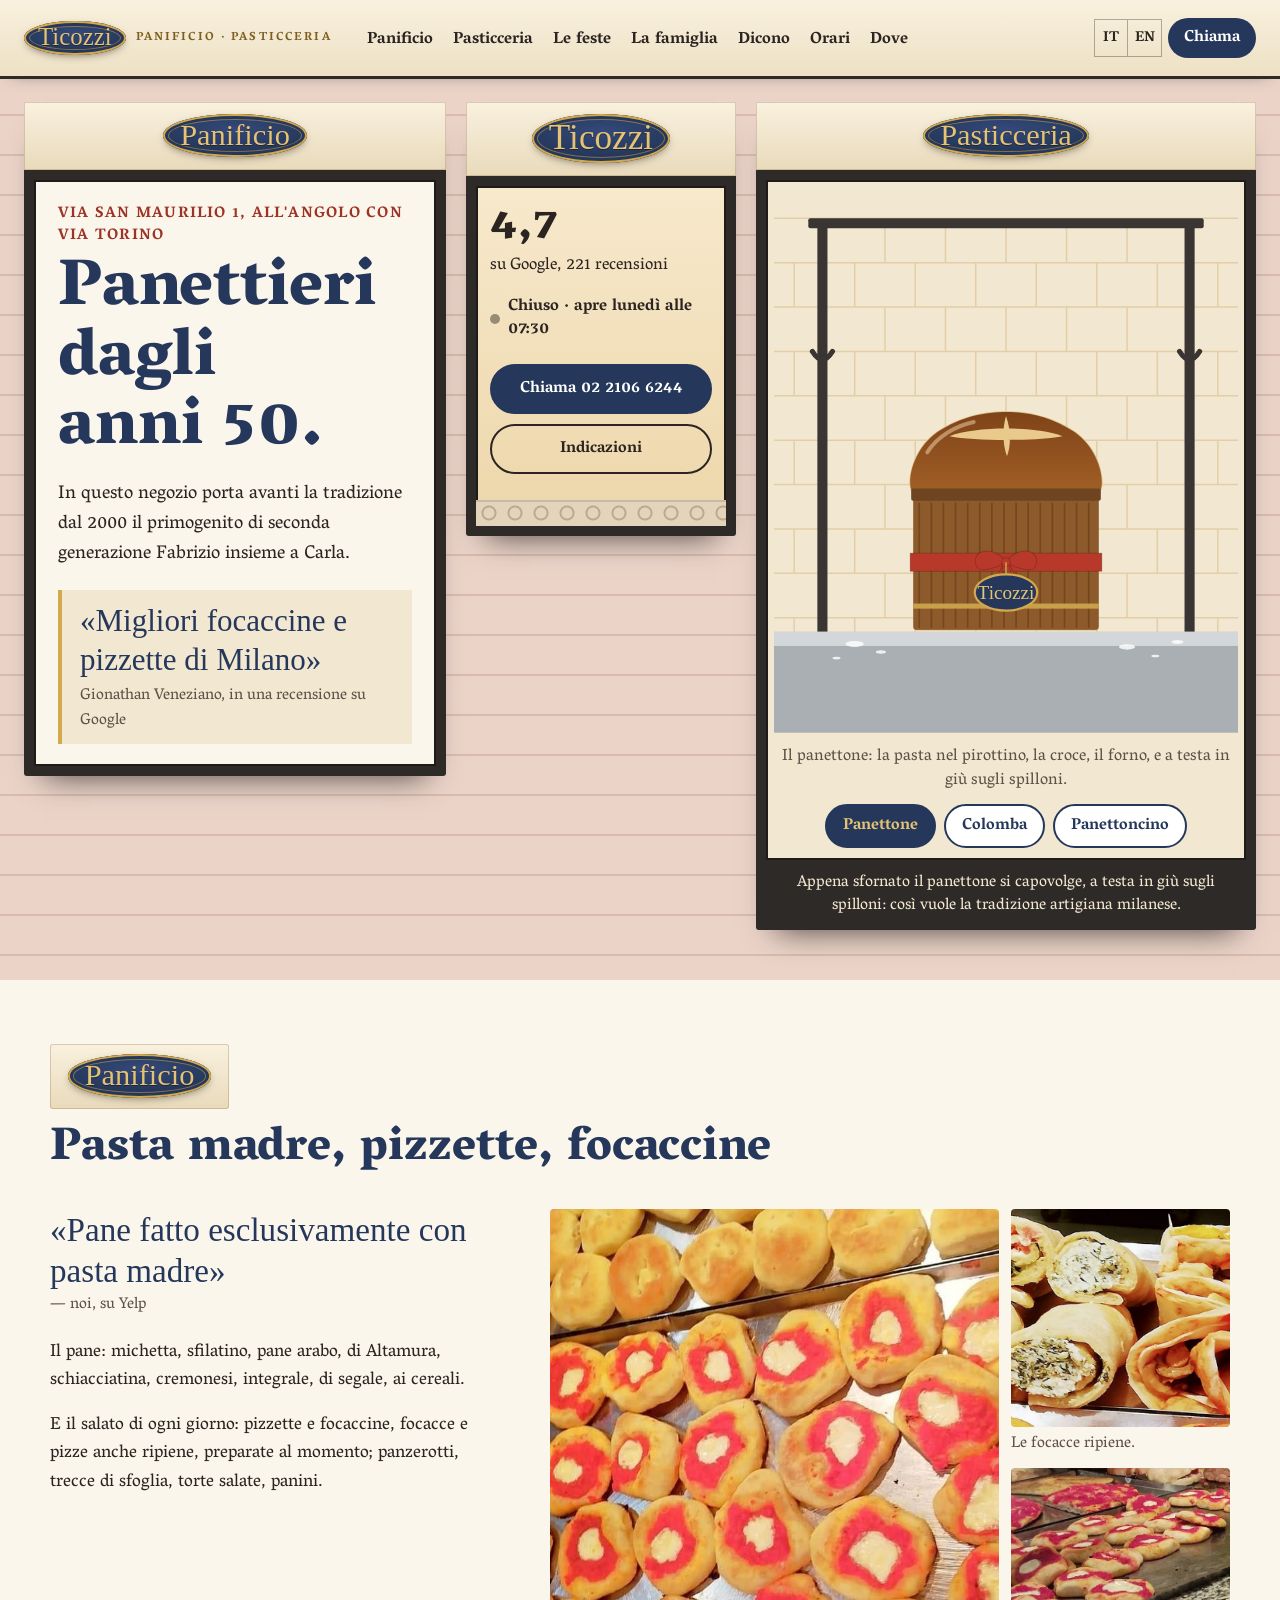
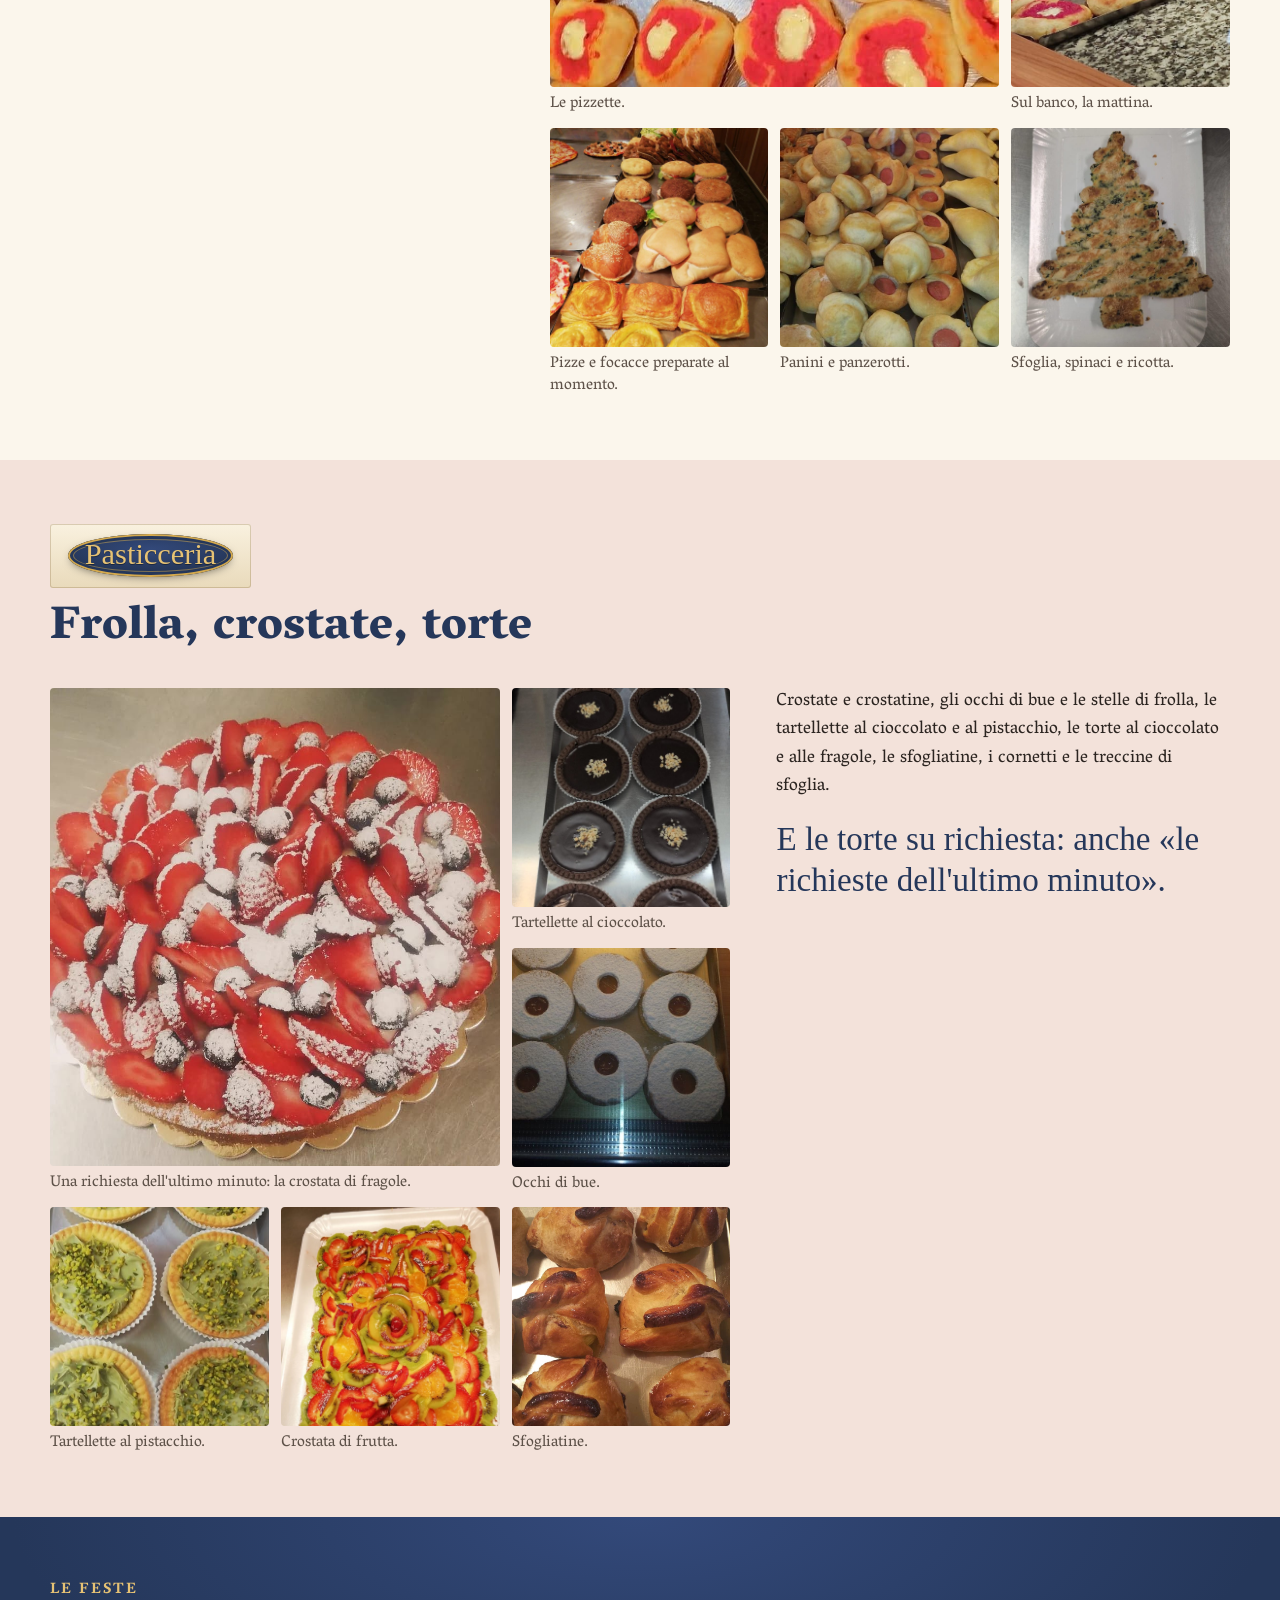
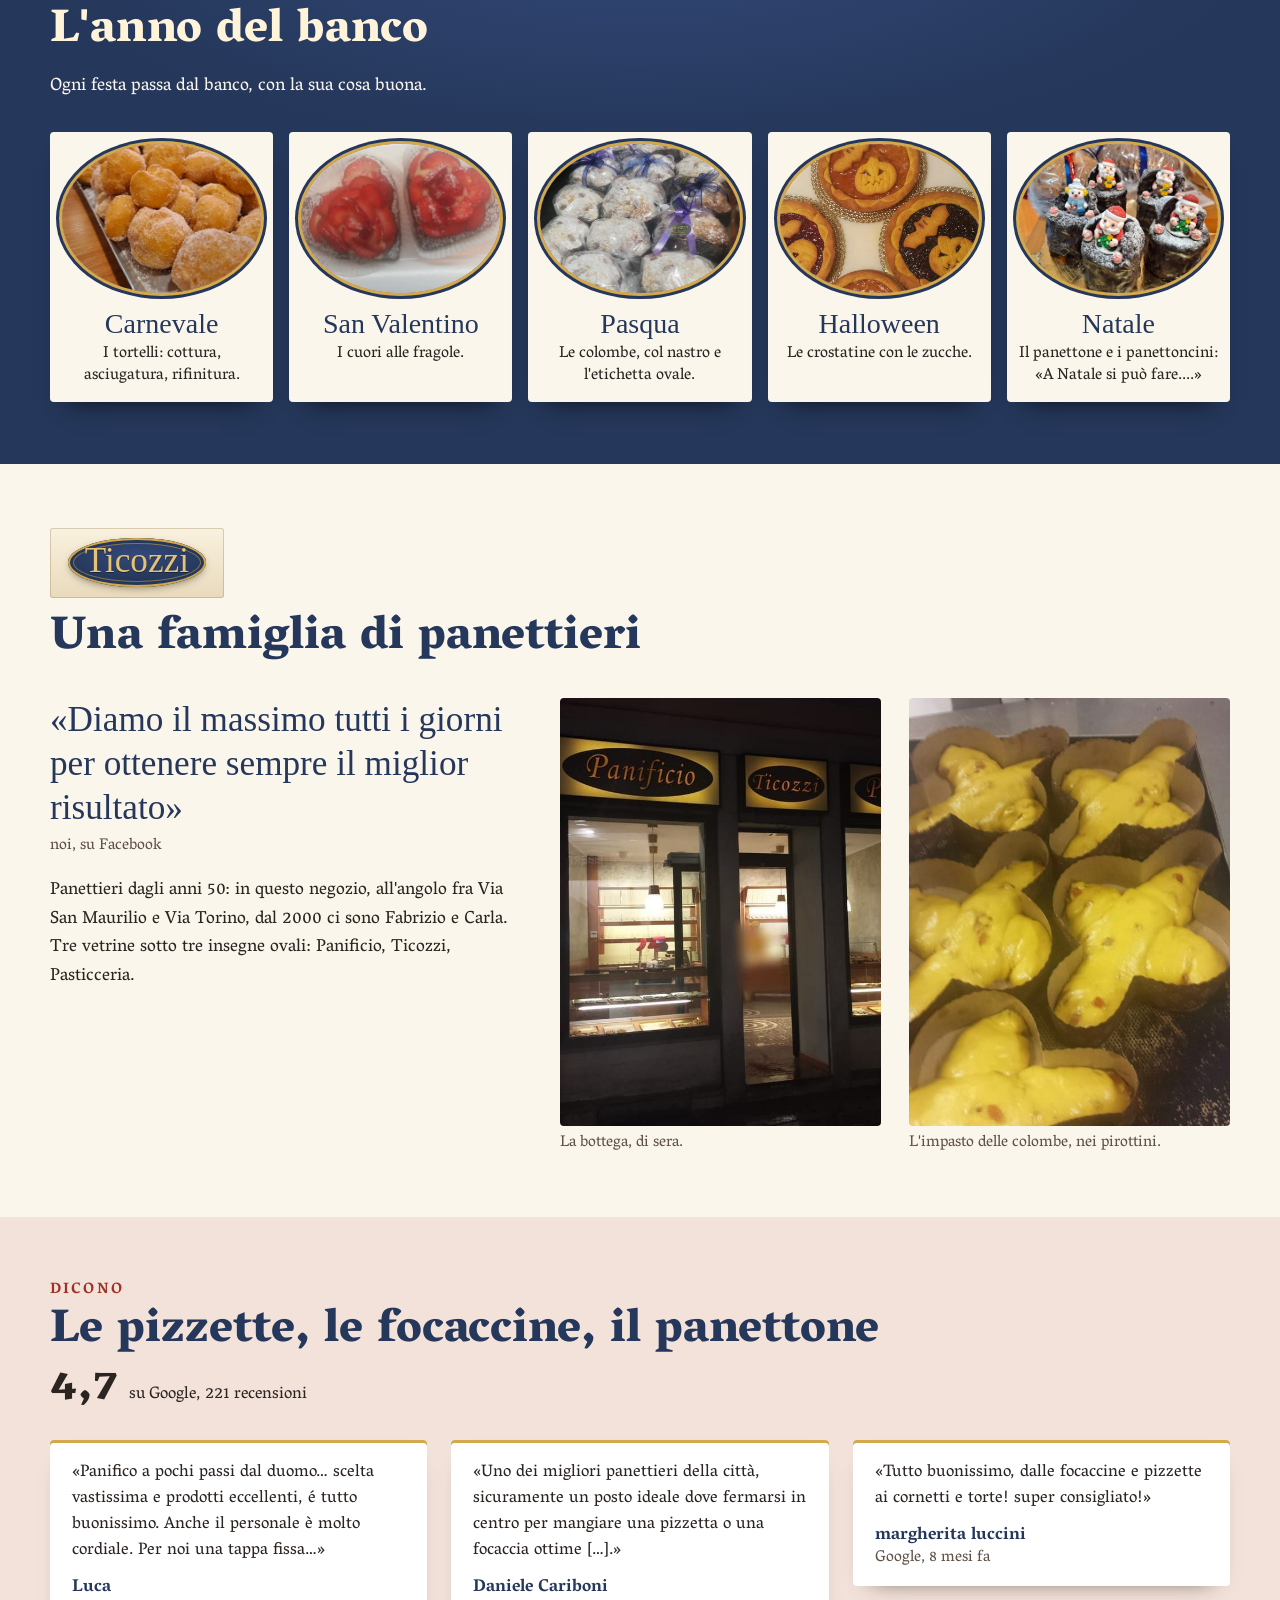
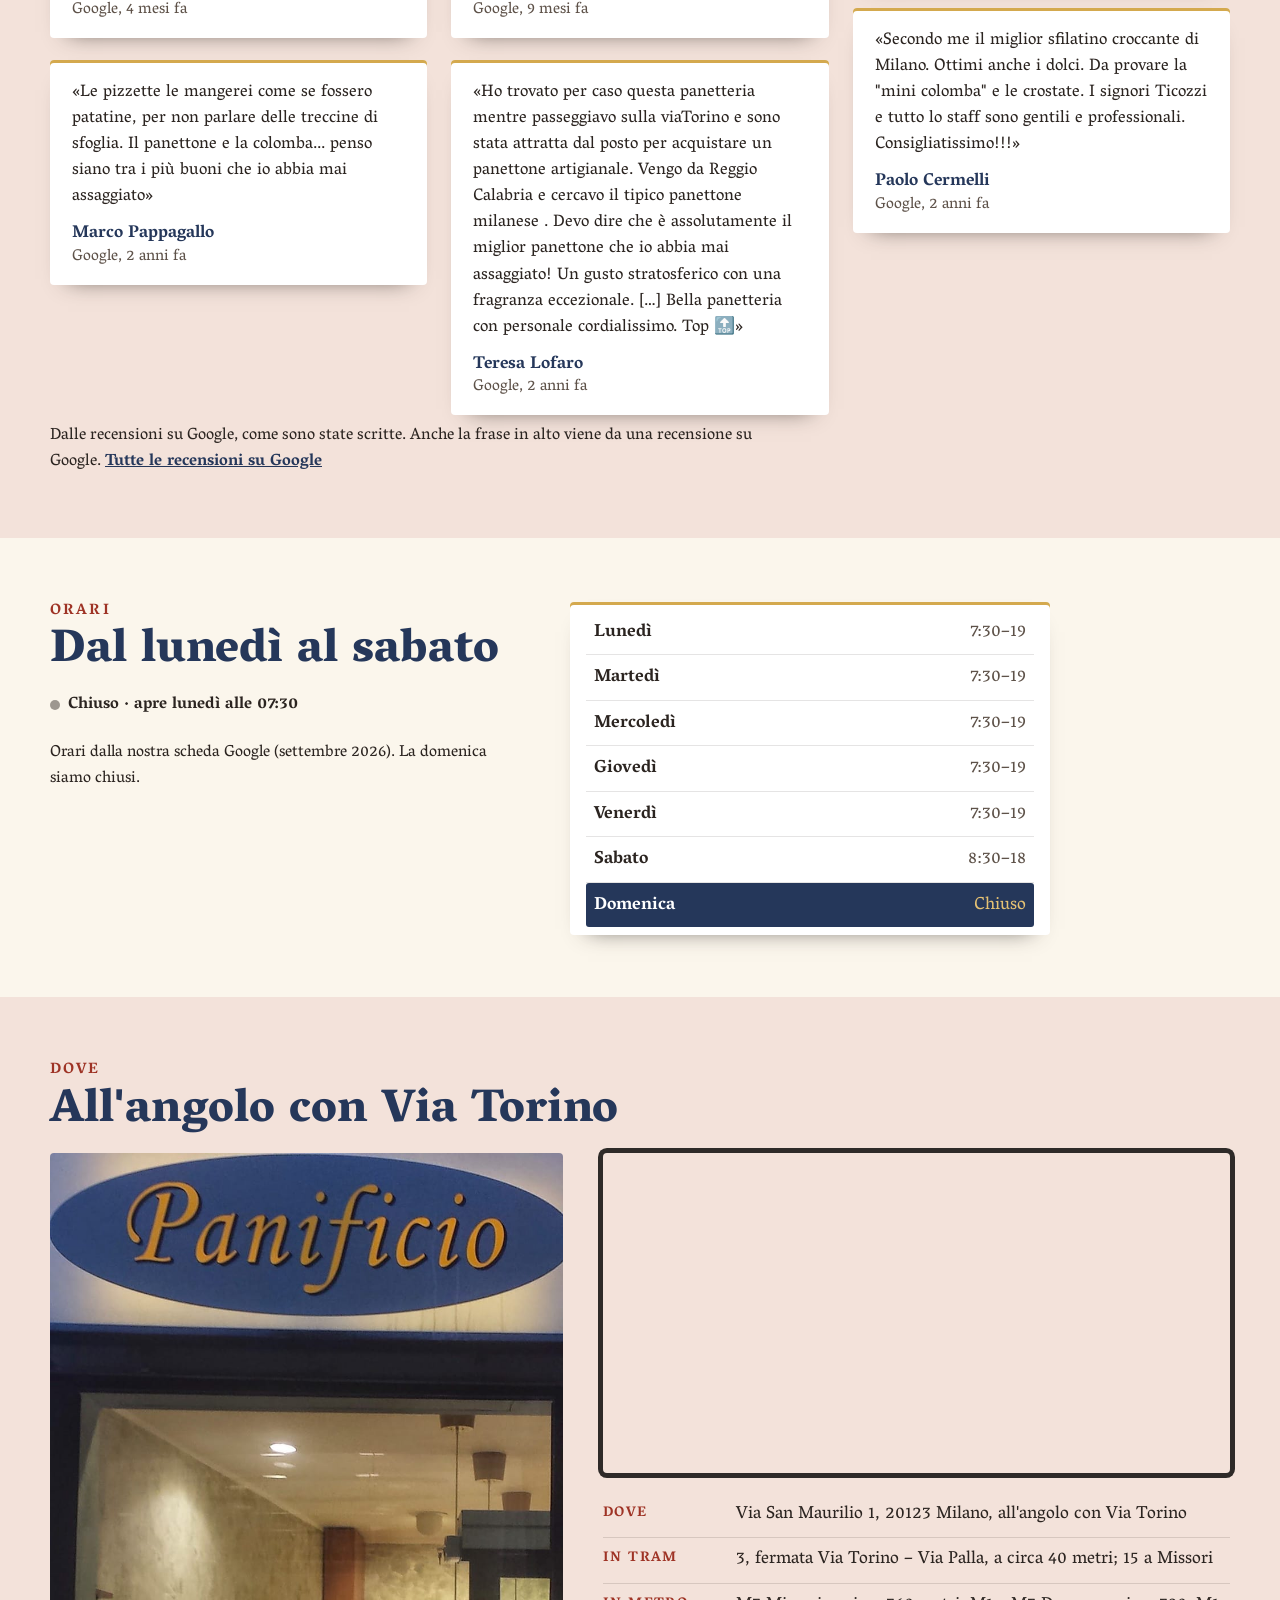
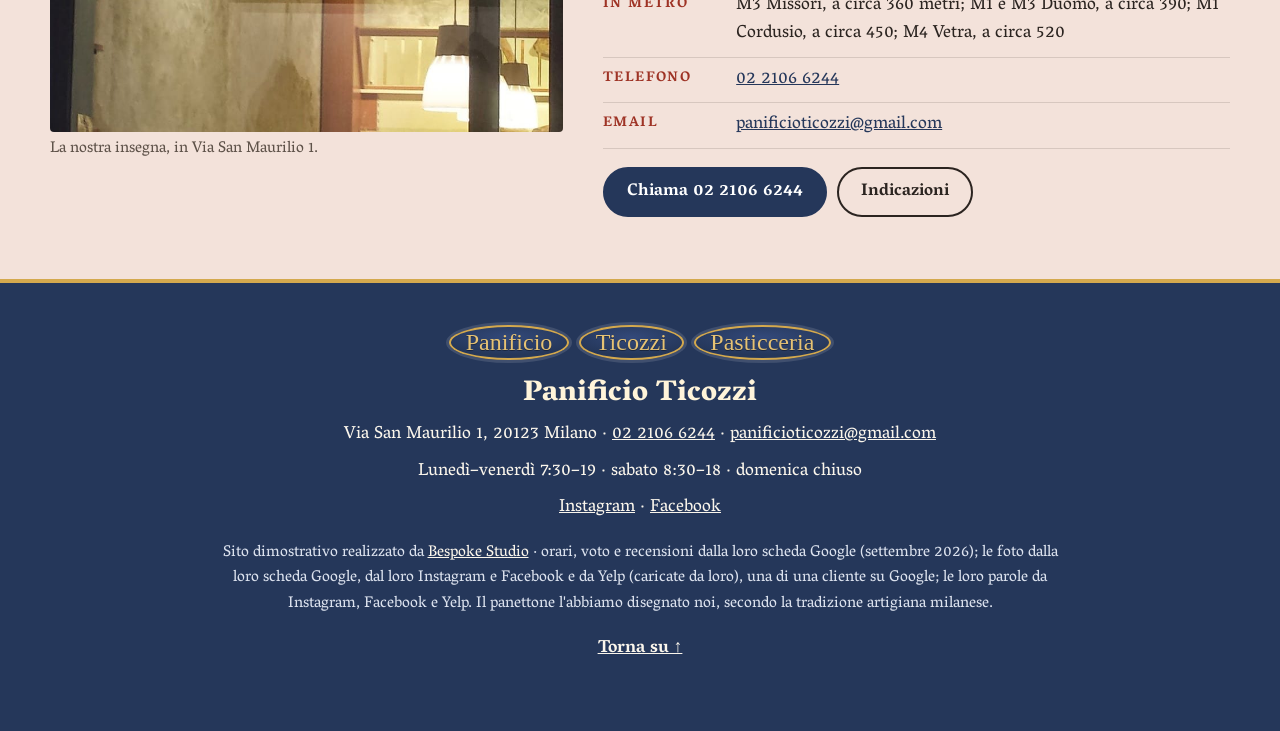
==== index.html @ 76f740b8 "Panificio Ticozzi, Via San Maurilio 1 — capovolto Il panificio all'angolo con Via Torino. La pagina " ====
<!DOCTYPE html>
<html lang="it" class="no-js">
<head>
<meta charset="utf-8">
<meta name="viewport" content="width=device-width, initial-scale=1">
<script>(function(){var r=document.documentElement;r.classList.remove('no-js');
/* la firma: finché main.js non parte c'è il pirottino vuoto; se il codice non arriva, dopo 2,5 s il panettone finito */
try{if(!matchMedia('(prefers-reduced-motion: reduce)').matches){r.classList.add('firma-attesa');window.__attesaCapovolto=setTimeout(function(){r.classList.remove('firma-attesa')},2500)}}catch(e){}})()</script>
<title>Panificio Ticozzi — Panificio e pasticceria in Via San Maurilio 1, Milano (Via Torino)</title>
<meta name="description" content="Panificio Ticozzi, Via San Maurilio 1 all'angolo con Via Torino, Milano: pane con la pasta madre, pizzette, focaccine, focacce, crostate, torte; tortelli, colombe e panettoni. Lun–ven 7:30–19, sabato 8:30–18. Google 4,7 su 221. Tel. 02 2106 6244.">
<link rel="canonical" href="https://rotenzark.github.io/panificio-ticozzi/">
<meta property="og:type" content="website">
<meta property="og:title" content="Panificio Ticozzi — Panettieri dagli anni 50.">
<meta property="og:description" content="Panificio e pasticceria all'angolo fra Via San Maurilio e Via Torino, a due passi dal Duomo.">
<meta property="og:image" content="https://rotenzark.github.io/panificio-ticozzi/img/og.jpg">
<meta property="og:url" content="https://rotenzark.github.io/panificio-ticozzi/">
<meta property="og:locale" content="it_IT">
<meta name="twitter:card" content="summary_large_image">
<meta name="theme-color" content="#25375A">
<link rel="icon" href="img/favicon.svg" type="image/svg+xml">
<link rel="icon" href="img/favicon-32.png" sizes="32x32" type="image/png">
<link rel="apple-touch-icon" href="img/apple-touch-icon.png">
<link rel="preconnect" href="https://fonts.googleapis.com">
<link rel="preconnect" href="https://fonts.gstatic.com" crossorigin>
<link href="https://fonts.googleapis.com/css2?family=Rochester&amp;family=Vesper+Libre:wght@400;500;700;900&amp;display=swap" rel="stylesheet">
<link rel="stylesheet" href="css/styles.css?v=1">
<script src="https://cdn.jsdelivr.net/npm/gsap@3.12.5/dist/gsap.min.js" defer></script>
<script src="https://cdn.jsdelivr.net/npm/gsap@3.12.5/dist/ScrollTrigger.min.js" defer></script>
<script src="js/main.js?v=1" defer></script>
<script type="application/ld+json">
{"@context":"https://schema.org","@type":"Bakery","name":"Panificio Ticozzi","description":"Panificio e pasticceria in Via San Maurilio 1 a Milano, all'angolo con Via Torino: pane con la pasta madre, pizzette, focaccine, focacce, crostate e torte; tortelli, colombe e panettoni.","url":"https://rotenzark.github.io/panificio-ticozzi/","image":"https://rotenzark.github.io/panificio-ticozzi/img/og.jpg","telephone":"+39 02 2106 6244","email":"panificioticozzi@gmail.com","address":{"@type":"PostalAddress","streetAddress":"Via San Maurilio 1","postalCode":"20123","addressLocality":"Milano","addressRegion":"MI","addressCountry":"IT"},"geo":{"@type":"GeoCoordinates","latitude":45.4615574,"longitude":9.1851832},"openingHoursSpecification":[{"@type":"OpeningHoursSpecification","dayOfWeek":["Monday","Tuesday","Wednesday","Thursday","Friday"],"opens":"07:30","closes":"19:00"},{"@type":"OpeningHoursSpecification","dayOfWeek":["Saturday"],"opens":"08:30","closes":"18:00"}],"aggregateRating":{"@type":"AggregateRating","ratingValue":"4.7","reviewCount":"221","bestRating":"5"}}
</script>
</head>
<body>

<a class="salta" href="#contenuto" data-i18n="m.salta">Vai al contenuto</a>

<header class="testata" id="testata">
  <div class="testata__dentro">
    <a class="marchio" href="#inizio" aria-label="Panificio Ticozzi: torna all'inizio" data-i18n-aria="m.top">
      <span class="ovale ovale--marchio" aria-hidden="true"><span class="ovale__scritta">Ticozzi</span></span>
      <span class="marchio__sotto" aria-hidden="true">Panificio · Pasticceria</span>
    </a>
    <nav id="mainNav" class="voci" aria-label="Le sezioni" data-i18n-aria="m.nav">
      <a href="#panificio" data-i18n="n.panificio">Panificio</a>
      <a href="#pasticceria" data-i18n="n.pasticceria">Pasticceria</a>
      <a href="#feste" data-i18n="n.feste">Le feste</a>
      <a href="#famiglia" data-i18n="n.famiglia">La famiglia</a>
      <a href="#dicono" data-i18n="n.dicono">Dicono</a>
      <a href="#orari" data-i18n="n.orari">Orari</a>
      <a href="#dove" data-i18n="n.dove">Dove</a>
    </nav>
    <div class="testata__azioni">
      <div class="lingue" role="group" aria-label="Lingua" data-i18n-aria="m.lingua">
        <button type="button" data-lang="it" aria-pressed="true">IT</button>
        <button type="button" data-lang="en" aria-pressed="false">EN</button>
      </div>
      <a class="chiama" href="tel:+390221066244"><span data-i18n="t.chiama">Chiama</span></a>
      <button id="burger" class="burger" type="button" aria-expanded="false" aria-controls="menuMobile" aria-label="Apri il menu" data-i18n-aria="m.menu"><span></span><span></span><span></span></button>
    </div>
  </div>
</header>

<nav id="menuMobile" class="menu-mobile" hidden aria-label="Le sezioni" data-i18n-aria="m.nav">
  <a href="#panificio" data-i18n="n.panificio">Panificio</a>
  <a href="#pasticceria" data-i18n="n.pasticceria">Pasticceria</a>
  <a href="#feste" data-i18n="n.feste">Le feste</a>
  <a href="#famiglia" data-i18n="n.famiglia">La famiglia</a>
  <a href="#dicono" data-i18n="n.dicono">Dicono</a>
  <a href="#orari" data-i18n="n.orari">Orari</a>
  <a href="#dove" data-i18n="n.dove">Dove</a>
  <a class="menu-mobile__tel" href="tel:+390221066244"><span data-i18n="t.chiama">Chiama</span> <span class="intero">02 2106 6244</span></a>
</nav>

<main id="contenuto">

  <!-- ══════ L'APERTURA: la facciata con le tre insegne ══════ -->
  <section id="inizio" class="apertura" aria-labelledby="titolo">
    <div class="facciata">
      <div class="vano vano--panificio">
        <p class="pannello" aria-hidden="true"><span class="ovale"><span class="ovale__scritta">Panificio</span></span></p>
        <div class="vano__vetro apertura__testo">
          <p class="apertura__sopra" data-i18n="h.sopra">Via San Maurilio 1, all'angolo con Via Torino</p>
          <h1 id="titolo" class="titolo" data-i18n="h.titolo">Panettieri dagli anni 50.</h1>
          <p class="apertura__frase" data-i18n="h.testo">In questo negozio porta avanti la tradizione dal 2000 il primogenito di seconda generazione Fabrizio insieme a Carla.</p>
          <blockquote class="citazione">
            <p>«Migliori focaccine e pizzette di Milano»</p>
            <footer data-i18n="h.chi">Gionathan Veneziano, in una recensione su Google</footer>
          </blockquote>
        </div>
      </div>
      <div class="vano vano--porta">
        <p class="pannello" aria-hidden="true"><span class="ovale ovale--centro"><span class="ovale__scritta">Ticozzi</span></span></p>
        <div class="vano__vetro porta">
          <p class="voto"><b class="voto__n">4,7</b> <span class="voto__su" data-i18n="h.google">su Google, 221 recensioni</span></p>
          <p class="stato" id="orarioStato">Dal lunedì al sabato</p>
          <div class="apertura__azioni">
            <a class="bottone bottone--pieno" href="tel:+390221066244"><span data-i18n="t.chiama">Chiama</span>&nbsp;<span class="intero">02 2106 6244</span></a>
            <a class="bottone bottone--vuoto" href="https://www.google.com/maps/dir/?api=1&amp;destination=Panificio+Ticozzi%2C+Via+San+Maurilio+1%2C+20123+Milano" target="_blank" rel="noopener" data-i18n="t.indicazioni">Indicazioni</a>
          </div>
          <p class="porta__soglia" aria-hidden="true"></p>
        </div>
      </div>
      <div class="vano vano--pasticceria apertura__firma">
        <p class="pannello" aria-hidden="true"><span class="ovale"><span class="ovale__scritta">Pasticceria</span></span></p>
        <div class="vano__vetro">
          <figure class="bottega" id="capovolto-firma" data-modo="0" data-firma="fatta">
<!--CAPOVOLTO--><svg class="capovolto__svg" id="capovoltoSvg" viewBox="70 0 460 540" role="img" aria-labelledby="capovoltoTitolo capovoltoDesc">
        <title id="capovoltoTitolo" data-i18n="p.titolo">Capovolto</title>
        <desc id="capovoltoDesc" data-i18n="p.desc">Sul tavolo d'acciaio del laboratorio, fra i montanti della rastrelliera: la pasta cade nel pirottino e lievita sopra il bordo; il taglio a croce; la cottura; gli spilloni passano sotto; il panettone sale sulla rastrelliera capovolgendosi a testa in giù, poi torna dritto e scende; per ultimi il nastro e l'etichetta ovale «Ticozzi». Tre modi: panettone, colomba con la glassa alle mandorle, panettoncino al cioccolato.</desc>
        <defs>
          <linearGradient id="tcz-crosta" x1="0" y1="0" x2="0" y2="1"><stop offset="0" stop-color="#7E4318"/><stop offset=".45" stop-color="#A9652A"/><stop offset="1" stop-color="#C98A45"/></linearGradient>
        </defs>
        <rect class="muro" x="0" y="0" width="600" height="440"/><path class="muro__piastrelle" d="M0 30 H600 M0 74 H600 M0 118 H600 M0 162 H600 M0 206 H600 M0 250 H600 M0 294 H600 M0 338 H600 M0 382 H600 M0 426 H600 M0 30 V74 M60 30 V74 M120 30 V74 M180 30 V74 M240 30 V74 M300 30 V74 M360 30 V74 M420 30 V74 M480 30 V74 M540 30 V74 M600 30 V74 M30 74 V118 M90 74 V118 M150 74 V118 M210 74 V118 M270 74 V118 M330 74 V118 M390 74 V118 M450 74 V118 M510 74 V118 M570 74 V118 M0 118 V162 M60 118 V162 M120 118 V162 M180 118 V162 M240 118 V162 M300 118 V162 M360 118 V162 M420 118 V162 M480 118 V162 M540 118 V162 M600 118 V162 M30 162 V206 M90 162 V206 M150 162 V206 M210 162 V206 M270 162 V206 M330 162 V206 M390 162 V206 M450 162 V206 M510 162 V206 M570 162 V206 M0 206 V250 M60 206 V250 M120 206 V250 M180 206 V250 M240 206 V250 M300 206 V250 M360 206 V250 M420 206 V250 M480 206 V250 M540 206 V250 M600 206 V250 M30 250 V294 M90 250 V294 M150 250 V294 M210 250 V294 M270 250 V294 M330 250 V294 M390 250 V294 M450 250 V294 M510 250 V294 M570 250 V294 M0 294 V338 M60 294 V338 M120 294 V338 M180 294 V338 M240 294 V338 M300 294 V338 M360 294 V338 M420 294 V338 M480 294 V338 M540 294 V338 M600 294 V338 M30 338 V382 M90 338 V382 M150 338 V382 M210 338 V382 M270 338 V382 M330 338 V382 M390 338 V382 M450 338 V382 M510 338 V382 M570 338 V382 M0 382 V426 M60 382 V426 M120 382 V426 M180 382 V426 M240 382 V426 M300 382 V426 M360 382 V426 M420 382 V426 M480 382 V426 M540 382 V426 M600 382 V426 M30 426 V440 M90 426 V440 M150 426 V440 M210 426 V440 M270 426 V440 M330 426 V440 M390 426 V440 M450 426 V440 M510 426 V440 M570 426 V440"/>
        <g class="rastrelliera__tutta"><rect class="rastrelliera" x="113" y="36" width="10" height="404"/><rect class="rastrelliera" x="477" y="36" width="10" height="404"/><rect class="rastrelliera" x="104" y="30" width="392" height="10" rx="2"/><path class="rastrelliera__gancio" d="M108 162 q10 16 20 0 M472 162 q10 16 20 0"/></g>
        <rect class="tavolo" x="0" y="440" width="600" height="100"/><rect class="tavolo__piano" x="0" y="440" width="600" height="14"/>
        <ellipse class="farina" cx="150" cy="452" rx="9" ry="3"/><ellipse class="farina" cx="176" cy="460" rx="5" ry="1.6666666666666667"/><ellipse class="farina" cx="420" cy="455" rx="8" ry="2.6666666666666665"/><ellipse class="farina" cx="448" cy="464" rx="4" ry="1.3333333333333333"/><ellipse class="farina" cx="470" cy="450" rx="6" ry="2"/><ellipse class="farina" cx="132" cy="466" rx="4" ry="1.3333333333333333"/>
        <g class="servito" transform="translate(0 0)">
          <g class="modo modo--panettone" data-m="0">
            <clipPath id="tcz-segno-0"><rect class="segno" data-m="0" x="240" y="214" height="60" width="120"/></clipPath>
            <g class="capovolto" data-m="0" transform="translate(0 0) translate(300 420) scale(1 1) translate(-300 -420)">
              <g class="impasto" data-m="0" transform="translate(0 0) translate(300 438) scale(1 1) translate(-300 -438)"><path class="pasta" d="M210 438 V304 C 200 300, 204 262, 232 242 C 256 226, 280 222, 300 222 C 320 222, 344 226, 368 242 C 396 262, 400 300, 390 304 V438 Z"/><g class="segno__disegno" clip-path="url(#tcz-segno-0)"><path class="segno__croce" d="M246 246 Q300 234 354 246 M300 225 L301 266"/></g><g class="cottura" data-m="0" opacity="1"><path class="crosta" d="M210 438 V304 C 200 300, 204 262, 232 242 C 256 226, 280 222, 300 222 C 320 222, 344 226, 368 242 C 396 262, 400 300, 390 304 V438 Z"/><path class="crosta__labbra" d="M244 246 C 270 236, 330 236, 356 246 C 330 251, 270 251, 244 246 Z M300 226 C 305 240, 305 255, 301 266 C 297 255, 296 240, 300 226 Z"/><path class="crosta__luce" d="M222 262 C 232 246, 250 236, 268 232"/></g></g>
              <rect class="pirottino" x="208" y="300" width="184" height="138" rx="3"/><path class="pirottino__pieghe" d="M214 312 V436 M226 312 V436 M238 312 V436 M250 312 V436 M262 312 V436 M274 312 V436 M286 312 V436 M298 312 V436 M310 312 V436 M322 312 V436 M334 312 V436 M346 312 V436 M358 312 V436 M370 312 V436 M382 312 V436"/><rect class="pirottino__fregio" x="208" y="412" width="184" height="5"/><rect class="pirottino__orlo" x="206" y="298" width="188" height="12" rx="2"/>
              <g class="spilloni" data-m="0" transform="translate(560 0)" opacity="0"><path class="spillone spillone--dietro" d="M110 415 H490"/><path class="spillone" d="M108 420 H492"/><circle class="spillone__testa" cx="108" cy="420" r="5"/><circle class="spillone__testa" cx="110" cy="415" r="4"/></g>
              <g class="nastro" data-m="0" transform="translate(300 0) scale(1 1) translate(-300 0)"><rect class="nastro__fascia" x="205" y="362" width="190" height="18"/><path class="nastro__fiocco" d="M300 371 C 290 355, 266 357, 270 373 C 272 383, 290 377, 300 371 Z M300 371 C 310 355, 334 357, 330 373 C 328 383, 310 377, 300 371 Z"/><path class="nastro__code" d="M297 373 L286 397 L292 394 L294 400 Z M303 373 L316 396 L310 394 L309 400 Z"/><circle class="nastro__nodo" cx="300" cy="371" r="4.5"/></g>
              <g class="ovalino" data-m="0" transform="rotate(0 300 371)" opacity="1"><path class="ovalino__filo" d="M300 371 L300 384"/><ellipse class="ovalino__ovale" cx="300" cy="401" rx="31" ry="18"/><text class="ovalino__nome" x="300" y="407" text-anchor="middle">Ticozzi</text></g>
            </g>
          </g>
          <g class="modo modo--colomba" data-m="1">
            <clipPath id="tcz-segno-1"><rect class="segno" data-m="1" x="160" y="300" height="70" width="280"/></clipPath>
            <g class="capovolto" data-m="1" transform="translate(0 0) translate(300 420) scale(1 1) translate(-300 -420)">
              <g class="impasto" data-m="1" transform="translate(0 0) translate(300 438) scale(1 1) translate(-300 -438)"><path class="pasta" d="M170 438 V364 C 164 350, 176 336, 204 331 C 236 322, 262 318, 300 318 C 338 318, 364 322, 396 331 C 424 336, 436 350, 430 364 V438 Z"/><g class="cottura" data-m="1" opacity="1"><path class="crosta" d="M170 438 V364 C 164 350, 176 336, 204 331 C 236 322, 262 318, 300 318 C 338 318, 364 322, 396 331 C 424 336, 436 350, 430 364 V438 Z"/><path class="crosta__luce" d="M186 346 C 196 338, 214 332, 232 328"/></g><g class="segno__disegno" clip-path="url(#tcz-segno-1)"><path class="segno__glassa" d="M174 352 C 178 336, 206 328, 236 322 C 262 316, 338 316, 364 322 C 394 328, 422 336, 426 352 C 400 344, 360 336, 300 334 C 240 336, 200 344, 174 352 Z"/><ellipse class="segno__mandorla" cx="196" cy="338" rx="7" ry="3.4" transform="rotate(-18 196 338)"/><ellipse class="segno__mandorla" cx="228" cy="327" rx="7" ry="3.4" transform="rotate(-8 228 327)"/><ellipse class="segno__mandorla" cx="262" cy="322" rx="7" ry="3.4" transform="rotate(6 262 322)"/><ellipse class="segno__mandorla" cx="300" cy="320" rx="7" ry="3.4" transform="rotate(-4 300 320)"/><ellipse class="segno__mandorla" cx="336" cy="322" rx="7" ry="3.4" transform="rotate(10 336 322)"/><ellipse class="segno__mandorla" cx="370" cy="328" rx="7" ry="3.4" transform="rotate(4 370 328)"/><ellipse class="segno__mandorla" cx="402" cy="338" rx="7" ry="3.4" transform="rotate(16 402 338)"/><ellipse class="segno__mandorla" cx="246" cy="331" rx="7" ry="3.4" transform="rotate(20 246 331)"/><ellipse class="segno__mandorla" cx="318" cy="327" rx="7" ry="3.4" transform="rotate(-14 318 327)"/><ellipse class="segno__mandorla" cx="352" cy="333" rx="7" ry="3.4" transform="rotate(-6 352 333)"/><path class="segno__granella" d="M184 344 h2.6 v2.6 h-2.6 Z M212 332 h2.6 v2.6 h-2.6 Z M218 340 h2.6 v2.6 h-2.6 Z M242 324 h2.6 v2.6 h-2.6 Z M254 330 h2.6 v2.6 h-2.6 Z M276 322 h2.6 v2.6 h-2.6 Z M288 328 h2.6 v2.6 h-2.6 Z M312 322 h2.6 v2.6 h-2.6 Z M326 330 h2.6 v2.6 h-2.6 Z M344 324 h2.6 v2.6 h-2.6 Z M358 330 h2.6 v2.6 h-2.6 Z M384 332 h2.6 v2.6 h-2.6 Z M392 340 h2.6 v2.6 h-2.6 Z M412 344 h2.6 v2.6 h-2.6 Z M270 330 h2.6 v2.6 h-2.6 Z M382 324 h2.6 v2.6 h-2.6 Z"/></g></g>
              <rect class="pirottino" x="168" y="360" width="264" height="78" rx="3"/><path class="pirottino__pieghe" d="M175 372 V436 M189 372 V436 M203 372 V436 M217 372 V436 M231 372 V436 M245 372 V436 M259 372 V436 M273 372 V436 M287 372 V436 M301 372 V436 M315 372 V436 M329 372 V436 M343 372 V436 M357 372 V436 M371 372 V436 M385 372 V436 M399 372 V436 M413 372 V436 M427 372 V436"/><rect class="pirottino__fregio" x="168" y="412" width="264" height="5"/><rect class="pirottino__orlo" x="166" y="358" width="268" height="12" rx="2"/>
              <g class="spilloni" data-m="1" transform="translate(560 0)" opacity="0"><path class="spillone spillone--dietro" d="M110 415 H490"/><path class="spillone" d="M108 420 H492"/><circle class="spillone__testa" cx="108" cy="420" r="5"/><circle class="spillone__testa" cx="110" cy="415" r="4"/></g>
              <g class="nastro" data-m="1" transform="translate(300 0) scale(1 1) translate(-300 0)"><rect class="nastro__fascia" x="165" y="392" width="270" height="16"/><path class="nastro__fiocco" d="M300 400 C 290 384, 266 386, 270 402 C 272 412, 290 406, 300 400 Z M300 400 C 310 384, 334 386, 330 402 C 328 412, 310 406, 300 400 Z"/><path class="nastro__code" d="M297 402 L286 426 L292 423 L294 429 Z M303 402 L316 425 L310 423 L309 429 Z"/><circle class="nastro__nodo" cx="300" cy="400" r="4.5"/></g>
              <g class="ovalino" data-m="1" transform="rotate(0 300 400)" opacity="1"><path class="ovalino__filo" d="M300 400 L300 413"/><ellipse class="ovalino__ovale" cx="300" cy="430" rx="31" ry="18"/><text class="ovalino__nome" x="300" y="436" text-anchor="middle">Ticozzi</text></g>
            </g>
          </g>
          <g class="modo modo--panettoncino" data-m="2">
            <clipPath id="tcz-segno-2"><rect class="segno" data-m="2" x="235" y="288" height="90" width="130"/></clipPath>
            <g class="capovolto" data-m="2" transform="translate(0 0) translate(300 420) scale(1 1) translate(-300 -420)">
              <g class="impasto" data-m="2" transform="translate(0 0) translate(300 438) scale(1 1) translate(-300 -438)"><path class="pasta" d="M246 438 V346 C 240 342, 244 318, 262 306 C 276 298, 290 296, 300 296 C 310 296, 324 298, 338 306 C 356 318, 360 342, 354 346 V438 Z"/><g class="cottura" data-m="2" opacity="1"><path class="crosta" d="M246 438 V346 C 240 342, 244 318, 262 306 C 276 298, 290 296, 300 296 C 310 296, 324 298, 338 306 C 356 318, 360 342, 354 346 V438 Z"/><path class="crosta__luce" d="M254 324 C 260 314, 270 306, 282 302"/></g><g class="segno__disegno" clip-path="url(#tcz-segno-2)"><path class="segno__cioccolato" d="M242 338 C 246 316, 266 300, 300 298 C 334 300, 354 316, 358 338 C 357 344, 353 345, 351 340 C 348 352, 342 352, 341 342 C 336 334, 326 338, 324 346 C 322 356, 314 356, 313 346 C 310 340, 296 340, 292 348 C 290 358, 280 358, 280 348 C 278 340, 268 338, 262 344 C 258 352, 250 350, 250 342 C 248 338, 244 342, 242 338 Z"/><path class="segno__codette" d="M270 312 l-3 -2 M284 306 l4 2 M298 303 l-3 2 M312 306 l4 -2 M326 312 l-3 2 M278 322 l4 2 M292 316 l-3 -2 M306 316 l4 2 M320 322 l-3 2 M336 326 l4 -2 M264 328 l-3 2 M300 326 l4 2"/></g></g>
              <rect class="pirottino" x="244" y="344" width="112" height="94" rx="3"/><path class="pirottino__pieghe" d="M249 356 V436 M259 356 V436 M269 356 V436 M279 356 V436 M289 356 V436 M299 356 V436 M309 356 V436 M319 356 V436 M329 356 V436 M339 356 V436 M349 356 V436"/><rect class="pirottino__fregio" x="244" y="412" width="112" height="5"/><rect class="pirottino__orlo" x="242" y="342" width="116" height="12" rx="2"/>
              <g class="spilloni" data-m="2" transform="translate(560 0)" opacity="0"><path class="spillone spillone--dietro" d="M110 415 H490"/><path class="spillone" d="M108 420 H492"/><circle class="spillone__testa" cx="108" cy="420" r="5"/><circle class="spillone__testa" cx="110" cy="415" r="4"/></g>
              <g class="nastro" data-m="2" transform="translate(300 0) scale(1 1) translate(-300 0)"><rect class="nastro__fascia" x="241" y="383" width="118" height="14"/><path class="nastro__fiocco" d="M300 390 C 290 374, 266 376, 270 392 C 272 402, 290 396, 300 390 Z M300 390 C 310 374, 334 376, 330 392 C 328 402, 310 396, 300 390 Z"/><path class="nastro__code" d="M297 392 L286 416 L292 413 L294 419 Z M303 392 L316 415 L310 413 L309 419 Z"/><circle class="nastro__nodo" cx="300" cy="390" r="4.5"/></g>
              <g class="ovalino" data-m="2" transform="rotate(0 300 390)" opacity="1"><path class="ovalino__filo" d="M300 390 L300 403"/><ellipse class="ovalino__ovale" cx="300" cy="420" rx="31" ry="18"/><text class="ovalino__nome" x="300" y="426" text-anchor="middle">Ticozzi</text></g>
            </g>
          </g>
        </g>
      </svg><!--/CAPOVOLTO-->
            <figcaption class="bottega__didascalia">
              <span class="bottega__d" data-m="0" data-i18n="p.d0">Il panettone: la pasta nel pirottino, la croce, il forno, e a testa in giù sugli spilloni.</span>
              <span class="bottega__d" data-m="1" data-i18n="p.d1">La colomba, con la glassa alle mandorle e la granella.</span>
              <span class="bottega__d" data-m="2" data-i18n="p.d2">Il panettoncino, col cioccolato sopra.</span>
            </figcaption>
            <div class="bottega__modi" role="group" aria-label="Quale dolce" data-i18n-aria="p.modi">
              <button type="button" data-modo="0" aria-pressed="true" data-i18n="p.b0">Panettone</button>
              <button type="button" data-modo="1" aria-pressed="false" data-i18n="p.b1">Colomba</button>
              <button type="button" data-modo="2" aria-pressed="false" data-i18n="p.b2">Panettoncino</button>
            </div>
            <p class="visually-hidden" id="capovoltoLeggi" aria-live="polite"></p>
          </figure>
        </div>
        <p class="apertura__nota" data-i18n="p.nota">Appena sfornato il panettone si capovolge, a testa in giù sugli spilloni: così vuole la tradizione artigiana milanese.</p>
      </div>
    </div>
  </section>

  <!-- ══════ PANIFICIO ══════ -->
  <section id="panificio" class="capitolo capitolo--crema" aria-labelledby="panificioT">
    <div class="capitolo__testa">
      <p class="pannello pannello--capitolo" aria-hidden="true"><span class="ovale"><span class="ovale__scritta">Panificio</span></span></p>
      <h2 id="panificioT" class="capitolo__titolo" data-i18n="f.titolo">Pasta madre, pizzette, focaccine</h2>
    </div>
    <div class="banco">
      <div class="banco__testo">
        <p class="loro"><span class="loro__frase">«Pane fatto esclusivamente con pasta madre»</span> <span class="loro__chi" data-i18n="f.loro">— noi, su Yelp</span></p>
        <p data-i18n="f.pane">Il pane: michetta, sfilatino, pane arabo, di Altamura, schiacciatina, cremonesi, integrale, di segale, ai cereali.</p>
        <p data-i18n="f.salato">E il salato di ogni giorno: pizzette e focaccine, focacce e pizze anche ripiene, preparate al momento; panzerotti, trecce di sfoglia, torte salate, panini.</p>
      </div>
      <div class="mosaico">
        <figure class="mosaico__grande reveal"><button type="button" class="foto" data-full="img/pizzette.jpg" aria-label="Ingrandisci la foto" data-i18n-aria="m.ingrandisci"><img src="img/pizzette.jpg" width="714" height="720" alt="Una teglia di pizzette rosse col cuore di mozzarella." data-i18n-alt="a.pizzette"></button><figcaption data-i18n="k.pizzette">Le pizzette.</figcaption></figure>
        <figure class="reveal"><button type="button" class="foto" data-full="img/focacce-ripiene.jpg" aria-label="Ingrandisci la foto" data-i18n-aria="m.ingrandisci"><img src="img/focacce-ripiene.jpg" width="1000" height="562" alt="Le focacce ripiene arrotolate, con le verdure e il pomodoro." data-i18n-alt="a.ripiene"></button><figcaption data-i18n="k.ripiene">Le focacce ripiene.</figcaption></figure>
        <figure class="reveal"><button type="button" class="foto" data-full="img/pizzette-banco.jpg" aria-label="Ingrandisci la foto" data-i18n-aria="m.ingrandisci"><img src="img/pizzette-banco.jpg" width="1000" height="482" alt="Le pizzette e la pizza sul banco di granito." data-i18n-alt="a.banco"></button><figcaption data-i18n="k.banco">Sul banco, la mattina.</figcaption></figure>
        <figure class="reveal"><button type="button" class="foto" data-full="img/banco-salato.jpg" aria-label="Ingrandisci la foto" data-i18n-aria="m.ingrandisci"><img src="img/banco-salato.jpg" width="900" height="1200" alt="Il banco del salato: pizze, focacce, panini e girelle." data-i18n-alt="a.salato"></button><figcaption data-i18n="k.salato">Pizze e focacce preparate al momento.</figcaption></figure>
        <figure class="reveal"><button type="button" class="foto" data-full="img/panzerotti.jpg" aria-label="Ingrandisci la foto" data-i18n-aria="m.ingrandisci"><img src="img/panzerotti.jpg" width="562" height="800" alt="I panini col würstel e i panzerotti in vetrina." data-i18n-alt="a.panzerotti"></button><figcaption data-i18n="k.panzerotti">Panini e panzerotti.</figcaption></figure>
        <figure class="reveal"><button type="button" class="foto" data-full="img/albero-sfoglia.jpg" aria-label="Ingrandisci la foto" data-i18n-aria="m.ingrandisci"><img src="img/albero-sfoglia.jpg" width="900" height="900" alt="Un albero di Natale di sfoglia con spinaci e ricotta." data-i18n-alt="a.albero"></button><figcaption data-i18n="k.albero">Sfoglia, spinaci e ricotta.</figcaption></figure>
      </div>
    </div>
  </section>

  <!-- ══════ PASTICCERIA ══════ -->
  <section id="pasticceria" class="capitolo capitolo--rosa" aria-labelledby="pasticceriaT">
    <div class="capitolo__testa">
      <p class="pannello pannello--capitolo" aria-hidden="true"><span class="ovale"><span class="ovale__scritta">Pasticceria</span></span></p>
      <h2 id="pasticceriaT" class="capitolo__titolo" data-i18n="s.titolo">Frolla, crostate, torte</h2>
    </div>
    <div class="banco banco--rovescio">
      <div class="banco__testo">
        <p data-i18n="s.dolce">Crostate e crostatine, gli occhi di bue e le stelle di frolla, le tartellette al cioccolato e al pistacchio, le torte al cioccolato e alle fragole, le sfogliatine, i cornetti e le treccine di sfoglia.</p>
        <p class="loro"><span class="loro__frase" data-i18n="s.loro">E le torte su richiesta: anche «le richieste dell'ultimo minuto».</span></p>
      </div>
      <div class="mosaico">
        <figure class="mosaico__grande reveal"><button type="button" class="foto" data-full="img/crostata-fragole.jpg" aria-label="Ingrandisci la foto" data-i18n-aria="m.ingrandisci"><img src="img/crostata-fragole.jpg" width="900" height="900" alt="Una crostata di fragole con lo zucchero a velo." data-i18n-alt="a.fragole"></button><figcaption data-i18n="k.fragole">Una richiesta dell'ultimo minuto: la crostata di fragole.</figcaption></figure>
        <figure class="reveal"><button type="button" class="foto" data-full="img/tartellette.jpg" aria-label="Ingrandisci la foto" data-i18n-aria="m.ingrandisci"><img src="img/tartellette.jpg" width="900" height="900" alt="Le tartellette al cioccolato con la granella." data-i18n-alt="a.tartellette"></button><figcaption data-i18n="k.tartellette">Tartellette al cioccolato.</figcaption></figure>
        <figure class="reveal"><button type="button" class="foto" data-full="img/occhi-di-bue.jpg" aria-label="Ingrandisci la foto" data-i18n-aria="m.ingrandisci"><img src="img/occhi-di-bue.jpg" width="562" height="680" alt="Gli occhi di bue di frolla con lo zucchero a velo e la marmellata." data-i18n-alt="a.occhi"></button><figcaption data-i18n="k.occhi">Occhi di bue.</figcaption></figure>
        <figure class="reveal"><button type="button" class="foto" data-full="img/pistacchio.jpg" aria-label="Ingrandisci la foto" data-i18n-aria="m.ingrandisci"><img src="img/pistacchio.jpg" width="540" height="960" alt="Le tartellette al pistacchio." data-i18n-alt="a.pistacchio"></button><figcaption data-i18n="k.pistacchio">Tartellette al pistacchio.</figcaption></figure>
        <figure class="reveal"><button type="button" class="foto" data-full="img/crostata-frutta.jpg" aria-label="Ingrandisci la foto" data-i18n-aria="m.ingrandisci"><img src="img/crostata-frutta.jpg" width="900" height="1200" alt="Una crostata di frutta: fragole, kiwi, pesche e arance." data-i18n-alt="a.frutta"></button><figcaption data-i18n="k.frutta">Crostata di frutta.</figcaption></figure>
        <figure class="reveal"><button type="button" class="foto" data-full="img/sfogliatine.jpg" aria-label="Ingrandisci la foto" data-i18n-aria="m.ingrandisci"><img src="img/sfogliatine.jpg" width="800" height="1067" alt="Le sfogliatine dorate." data-i18n-alt="a.sfogliatine"></button><figcaption data-i18n="k.sfogliatine">Sfogliatine.</figcaption></figure>
      </div>
    </div>
  </section>

  <!-- ══════ L'ANNO DEL BANCO ══════ -->
  <section id="feste" class="capitolo capitolo--blu" aria-labelledby="festeT">
    <p class="etichetta" data-i18n="a.etichetta">Le feste</p>
    <h2 id="festeT" class="capitolo__titolo" data-i18n="a.titolo">L'anno del banco</h2>
    <p class="capitolo__sotto" data-i18n="a.sotto">Ogni festa passa dal banco, con la sua cosa buona.</p>
    <ol class="anno">
      <li class="mese reveal"><img src="img/tortelli.jpg" width="900" height="675" alt="I tortelli di Carnevale nello zucchero sul banco." data-i18n-alt="a.tortelli"><p class="mese__nome" data-i18n="a.m1">Carnevale</p><p class="mese__cosa" data-i18n="a.c1">I tortelli: cottura, asciugatura, rifinitura.</p></li>
      <li class="mese reveal"><img src="img/cuori.jpg" width="800" height="800" alt="Due cuori con le fragole." data-i18n-alt="a.cuori"><p class="mese__nome" data-i18n="a.m2">San Valentino</p><p class="mese__cosa" data-i18n="a.c2">I cuori alle fragole.</p></li>
      <li class="mese reveal"><img src="img/colombe.jpg" width="900" height="900" alt="Le colombe incartate coi nastri lilla e l'etichetta ovale «Ticozzi»." data-i18n-alt="a.colombe"><p class="mese__nome" data-i18n="a.m3">Pasqua</p><p class="mese__cosa" data-i18n="a.c3">Le colombe, col nastro e l'etichetta ovale.</p></li>
      <li class="mese reveal"><img src="img/halloween.jpg" width="700" height="1244" alt="Le crostatine di Halloween con le zucche di cioccolato." data-i18n-alt="a.halloween"><p class="mese__nome" data-i18n="a.m4">Halloween</p><p class="mese__cosa" data-i18n="a.c4">Le crostatine con le zucche.</p></li>
      <li class="mese reveal"><img src="img/panettoncini.jpg" width="900" height="900" alt="I panettoncini al cioccolato con le decorazioni di Natale." data-i18n-alt="a.panettoncini"><p class="mese__nome" data-i18n="a.m5">Natale</p><p class="mese__cosa" data-i18n="a.c5">Il panettone e i panettoncini: «A Natale si può fare....»</p></li>
    </ol>
  </section>

  <!-- ══════ TICOZZI: LA FAMIGLIA ══════ -->
  <section id="famiglia" class="capitolo capitolo--crema" aria-labelledby="famigliaT">
    <div class="capitolo__testa">
      <p class="pannello pannello--capitolo" aria-hidden="true"><span class="ovale ovale--centro"><span class="ovale__scritta">Ticozzi</span></span></p>
      <h2 id="famigliaT" class="capitolo__titolo" data-i18n="t2.titolo">Una famiglia di panettieri</h2>
    </div>
    <div class="famiglia">
      <div class="famiglia__testo">
        <blockquote class="motto"><p>«Diamo il massimo tutti i giorni per ottenere sempre il miglior risultato»</p><footer data-i18n="t2.chi">noi, su Facebook</footer></blockquote>
        <p data-i18n="t2.testo">Panettieri dagli anni 50: in questo negozio, all'angolo fra Via San Maurilio e Via Torino, dal 2000 ci sono Fabrizio e Carla. Tre vetrine sotto tre insegne ovali: Panificio, Ticozzi, Pasticceria.</p>
      </div>
      <figure class="famiglia__sera reveal"><button type="button" class="foto" data-full="img/bottega-sera.jpg" aria-label="Ingrandisci la foto" data-i18n-aria="m.ingrandisci"><img src="img/bottega-sera.jpg" width="562" height="750" alt="La bottega di sera con le insegne ovali «Panificio» e «Ticozzi» accese." data-i18n-alt="a.sera"></button><figcaption data-i18n="k.sera">La bottega, di sera.</figcaption></figure>
      <figure class="famiglia__pirottini reveal"><button type="button" class="foto" data-full="img/pirottini.jpg" aria-label="Ingrandisci la foto" data-i18n-aria="m.ingrandisci"><img src="img/pirottini.jpg" width="562" height="1000" alt="L'impasto delle colombe nei pirottini, prima del forno." data-i18n-alt="a.pirottini"></button><figcaption data-i18n="k.pirottini">L'impasto delle colombe, nei pirottini.</figcaption></figure>
    </div>
  </section>

  <!-- ══════ DICONO ══════ -->
  <section id="dicono" class="capitolo capitolo--rosa" aria-labelledby="diconoT">
    <p class="etichetta" data-i18n="d.etichetta">Dicono</p>
    <h2 id="diconoT" class="capitolo__titolo" data-i18n="d.titolo">Le pizzette, le focaccine, il panettone</h2>
    <p class="voto voto--sezione"><b class="voto__n">4,7</b> <span class="voto__su" data-i18n="d.google">su Google, 221 recensioni</span></p>
    <ul class="recensioni">
      <li class="recensione reveal"><p class="recensione__testo">«Panifico a pochi passi dal duomo… scelta vastissima e prodotti eccellenti, é tutto buonissimo. Anche il personale è molto cordiale. Per noi una tappa fissa…»</p><p class="recensione__chi"><b>Luca</b> <span data-i18n="d.g4m">Google, 4 mesi fa</span></p></li>
      <li class="recensione reveal"><p class="recensione__testo">«Le pizzette le mangerei come se fossero patatine, per non parlare delle treccine di sfoglia. Il panettone e la colomba... penso siano tra i più buoni che io abbia mai assaggiato»</p><p class="recensione__chi"><b>Marco Pappagallo</b> <span data-i18n="d.g2a">Google, 2 anni fa</span></p></li>
      <li class="recensione reveal"><p class="recensione__testo">«Uno dei migliori panettieri della città, sicuramente un posto ideale dove fermarsi in centro per mangiare una pizzetta o una focaccia ottime […].»</p><p class="recensione__chi"><b>Daniele Cariboni</b> <span data-i18n="d.g9m">Google, 9 mesi fa</span></p></li>
      <li class="recensione reveal"><p class="recensione__testo">«Ho trovato per caso questa panetteria mentre passeggiavo sulla viaTorino e sono stata attratta dal posto per acquistare un panettone artigianale. Vengo da Reggio Calabria e cercavo il tipico panettone milanese . Devo dire che è assolutamente il miglior panettone che io abbia mai assaggiato! Un gusto stratosferico con una fragranza eccezionale. […] Bella panetteria con personale cordialissimo. Top 🔝»</p><p class="recensione__chi"><b>Teresa Lofaro</b> <span data-i18n="d.g2a">Google, 2 anni fa</span></p></li>
      <li class="recensione reveal"><p class="recensione__testo">«Tutto buonissimo, dalle focaccine e pizzette ai cornetti e torte! super consigliato!»</p><p class="recensione__chi"><b>margherita luccini</b> <span data-i18n="d.g8m">Google, 8 mesi fa</span></p></li>
      <li class="recensione reveal"><p class="recensione__testo">«Secondo me il miglior sfilatino croccante di Milano. Ottimi anche i dolci. Da provare la "mini colomba" e le crostate. I signori Ticozzi e tutto lo staff sono gentili e professionali. Consigliatissimo!!!»</p><p class="recensione__chi"><b>Paolo Cermelli</b> <span data-i18n="d.g2a">Google, 2 anni fa</span></p></li>
    </ul>
    <p class="dicono__nota"><span data-i18n="d.nota">Dalle recensioni su Google, come sono state scritte. Anche la frase in alto viene da una recensione su Google.</span> <a href="https://www.google.com/maps/search/?api=1&amp;query=Panificio+Ticozzi%2C+Via+San+Maurilio+1%2C+20123+Milano" target="_blank" rel="noopener" data-i18n="d.tutte">Tutte le recensioni su Google</a></p>
  </section>

  <!-- ══════ ORARI ══════ -->
  <section id="orari" class="capitolo capitolo--crema" aria-labelledby="orariT">
    <div class="orari">
      <div>
        <p class="etichetta" data-i18n="o.etichetta">Orari</p>
        <h2 id="orariT" class="capitolo__titolo" data-i18n="o.titolo">Dal lunedì al sabato</h2>
        <p class="stato stato--settimana" id="orarioStato2" aria-hidden="true"></p>
        <p class="orari__nota" data-i18n="o.nota">Orari dalla nostra scheda Google (settembre 2026). La domenica siamo chiusi.</p>
      </div>
      <div class="settimana" role="table" aria-label="Orari di apertura" data-i18n-aria="o.cap">
        <div class="settimana__giorno" role="row" data-day="1"><span role="rowheader" data-i18n="g.lun">Lunedì</span><span role="cell">7:30–19</span></div>
        <div class="settimana__giorno" role="row" data-day="2"><span role="rowheader" data-i18n="g.mar">Martedì</span><span role="cell">7:30–19</span></div>
        <div class="settimana__giorno" role="row" data-day="3"><span role="rowheader" data-i18n="g.mer">Mercoledì</span><span role="cell">7:30–19</span></div>
        <div class="settimana__giorno" role="row" data-day="4"><span role="rowheader" data-i18n="g.gio">Giovedì</span><span role="cell">7:30–19</span></div>
        <div class="settimana__giorno" role="row" data-day="5"><span role="rowheader" data-i18n="g.ven">Venerdì</span><span role="cell">7:30–19</span></div>
        <div class="settimana__giorno" role="row" data-day="6"><span role="rowheader" data-i18n="g.sab">Sabato</span><span role="cell">8:30–18</span></div>
        <div class="settimana__giorno" role="row" data-day="0"><span role="rowheader" data-i18n="g.dom">Domenica</span><span role="cell" data-i18n="o.chiuso">Chiuso</span></div>
      </div>
    </div>
  </section>

  <!-- ══════ DOVE ══════ -->
  <section id="dove" class="capitolo capitolo--rosa" aria-labelledby="doveT">
    <p class="etichetta" data-i18n="w.etichetta">Dove</p>
    <h2 id="doveT" class="capitolo__titolo" data-i18n="w.titolo">All'angolo con Via Torino</h2>
    <div class="dove">
      <figure class="dove__porta reveal"><button type="button" class="foto" data-full="img/porta.jpg" aria-label="Ingrandisci la foto" data-i18n-aria="m.ingrandisci"><img src="img/porta.jpg" width="900" height="1016" alt="L'insegna ovale «Panificio» sopra la vetrina, con la bottega accesa." data-i18n-alt="a.porta"></button><figcaption data-i18n="k.porta">La nostra insegna, in Via San Maurilio 1.</figcaption></figure>
      <div class="dove__resto">
        <div class="cartina reveal">
          <iframe title="Mappa: Panificio Ticozzi, Via San Maurilio 1, Milano" data-i18n-title="w.mappa" src="https://maps.google.com/maps?q=Panificio%20Ticozzi%2C%20Via%20San%20Maurilio%201%2C%2020123%20Milano&amp;z=16&amp;output=embed" width="600" height="400" loading="lazy" referrerpolicy="no-referrer-when-downgrade"></iframe>
        </div>
        <dl class="indirizzo">
          <div><dt data-i18n="w.dove">Dove</dt><dd data-i18n="w.dovev">Via San Maurilio 1, 20123 Milano, all'angolo con Via Torino</dd></div>
          <div><dt data-i18n="w.tram">In tram</dt><dd data-i18n="w.tramv">3, fermata Via Torino – Via Palla, a circa 40&nbsp;metri; 15 a Missori</dd></div>
          <div><dt data-i18n="w.metro">In metro</dt><dd data-i18n="w.metrov">M3 Missori, a circa 360&nbsp;metri; M1 e M3 Duomo, a circa 390; M1 Cordusio, a circa 450; M4 Vetra, a circa 520</dd></div>
          <div><dt data-i18n="w.tel">Telefono</dt><dd><a href="tel:+390221066244" class="intero">02 2106 6244</a></dd></div>
          <div><dt>Email</dt><dd><a href="mailto:panificioticozzi@gmail.com">panificioticozzi@gmail.com</a></dd></div>
        </dl>
        <p class="dove__azioni"><a class="bottone bottone--pieno" href="tel:+390221066244"><span data-i18n="t.chiama">Chiama</span>&nbsp;<span class="intero">02 2106 6244</span></a> <a class="bottone bottone--vuoto" href="https://www.google.com/maps/dir/?api=1&amp;destination=Panificio+Ticozzi%2C+Via+San+Maurilio+1%2C+20123+Milano" target="_blank" rel="noopener" data-i18n="t.indicazioni">Indicazioni</a></p>
      </div>
    </div>
  </section>

</main>

<footer class="piede">
  <div class="piede__dentro">
    <p class="piede__insegne" aria-hidden="true"><span class="ovale"><span class="ovale__scritta">Panificio</span></span><span class="ovale ovale--centro"><span class="ovale__scritta">Ticozzi</span></span><span class="ovale"><span class="ovale__scritta">Pasticceria</span></span></p>
    <p class="piede__nome">Panificio Ticozzi</p>
    <p class="piede__dove">Via San Maurilio 1, 20123 Milano · <a href="tel:+390221066244" class="intero">02 2106 6244</a> · <a href="mailto:panificioticozzi@gmail.com">panificioticozzi@gmail.com</a></p>
    <p class="piede__orario" data-i18n="f2.orario">Lunedì–venerdì 7:30–19 · sabato 8:30–18 · domenica chiuso</p>
    <p class="piede__social"><a href="https://www.instagram.com/ticopanificio/" target="_blank" rel="noopener">Instagram</a> · <a href="https://www.facebook.com/people/Ticozzi-panificio/100054284959765/" target="_blank" rel="noopener">Facebook</a></p>
    <p class="piede__cred" data-i18n="f2.cred">Sito dimostrativo realizzato da <a href="https://bespokestud.io" rel="noopener">Bespoke Studio</a> · orari, voto e recensioni dalla loro scheda Google (settembre 2026); le foto dalla loro scheda Google, dal loro Instagram e Facebook e da Yelp (caricate da loro), una di una cliente su Google; le loro parole da Instagram, Facebook e Yelp. Il panettone l'abbiamo disegnato noi, secondo la tradizione artigiana milanese.</p>
    <p><a class="piede__su" href="#inizio" data-i18n="f2.su">Torna su ↑</a></p>
  </div>
</footer>

<div id="actionBar" class="action-bar">
  <a href="tel:+390221066244"><span data-i18n="t.chiama">Chiama</span></a>
  <a href="https://www.google.com/maps/dir/?api=1&amp;destination=Panificio+Ticozzi%2C+Via+San+Maurilio+1%2C+20123+Milano" target="_blank" rel="noopener"><span data-i18n="t.indicazioni">Indicazioni</span></a>
</div>

<div id="lightbox" hidden role="dialog" aria-modal="true" aria-label="Foto ingrandita" data-i18n-aria="m.lightbox">
  <button id="lightboxClose" type="button" aria-label="Chiudi" data-i18n-aria="m.chiudi">×</button>
  <img id="lightboxImg" src="" alt="">
</div>

</body>
</html>
---- css/styles.css ----
/* PLUMBING_V 1 — reset tecnico canonico (Toolkit/boilerplate/plumbing.css) */
[hidden] { display: none !important; }
img { max-width: 100%; height: auto; }
@media (prefers-reduced-motion: reduce) {
  *, *::before, *::after { animation-duration: 0.01ms !important; animation-iteration-count: 1 !important; transition-duration: 0.01ms !important; scroll-behavior: auto !important; }
}

/* ══════════ PANIFICIO TICOZZI — Via San Maurilio 1 ══════════
   «Panettieri dagli anni 50.» (loro, su Instagram). La facciata rosa a bugne con tre vani e tre insegne ovali blu con le lettere
   oro sui pannelli crema: Panificio · Ticozzi · Pasticceria. La firma è il panettone capovolto (_tcz_firma.mjs). */
:root {
  --blu: #25375A;
  --blu-chiaro: #33497A;
  --oro: #E6C274;
  --oro-filo: #D4A94E;
  --oro-scuro: #7E5F1E;
  --crema: #F2E7D0;
  --crema-chiara: #FBF6EC;
  --rosa: #EBD3C8;
  --rosa-chiaro: #F3E2DA;
  --bugna: #D9BCAF;
  --telaio: #2E2A28;
  --pomodoro: #9E3325;
  --inchiostro: #2B2420;
  --grigio: #5E5249;
  --aperto: #1B6B45;
  --f-insegna: 'Rochester', 'Brush Script MT', cursive;
  --f-testo: 'Vesper Libre', 'Georgia', 'Times New Roman', serif;
  --gutter: 16px;
  --testata-h: 76px;
}
@media (min-width: 760px) { :root { --gutter: 24px; } }

*, *::before, *::after { box-sizing: border-box; }
html { scroll-behavior: smooth; -webkit-text-size-adjust: 100%; }
body { margin: 0; color: var(--inchiostro); font: 400 1.1rem/1.62 var(--f-testo); background: var(--crema-chiara); }
a { color: var(--blu); }
b, strong { font-weight: 700; }
.salta { position: absolute; left: 12px; top: -60px; z-index: 100; padding: 10px 16px; background: #fff; color: #111; font-weight: 700; text-decoration: none; }
.salta:focus { top: 10px; }
.visually-hidden { position: absolute !important; width: 1px; height: 1px; overflow: hidden; clip: rect(0 0 0 0); white-space: nowrap; }
section[id] { scroll-margin-top: calc(var(--testata-h) + 14px); }
.intero { white-space: nowrap; }
:focus-visible { outline: 3px solid var(--pomodoro); outline-offset: 2px; }
/* finché i caratteri non arrivano il ripiego è più largo: una parola lunga va a capo invece di uscire (riserva-check, #233) */
h1, h2, h3, .piede__nome, .mese__nome { overflow-wrap: anywhere; }

/* ── l'insegna ovale: blu, filo oro, il nome in corsivo oro ── */
.ovale { display: inline-flex; align-items: center; justify-content: center; min-width: 0; padding: .1em .95em .2em; border-radius: 50%; background: radial-gradient(ellipse 80% 70% at 50% 35%, var(--blu-chiaro), var(--blu) 72%); box-shadow: inset 0 0 0 2px var(--oro-filo), inset 0 0 0 5px var(--blu), inset 0 0 0 6px rgba(212, 169, 78, .5), 0 3px 8px -3px rgba(0, 0, 0, .5); }
.ovale__scritta { color: var(--oro); font: 400 1.9rem/1.25 var(--f-insegna); text-shadow: 0 1px 0 rgba(0, 0, 0, .35); white-space: nowrap; }
.ovale--centro .ovale__scritta { font-size: 2.2rem; }
.pannello { display: flex; justify-content: center; margin: 0; padding: 12px 10px 13px; background: linear-gradient(180deg, #F9F1DF, #E9DABB); box-shadow: inset 0 0 0 1px rgba(120, 90, 40, .25); }

/* ── la testata: il pannello crema ── */
.testata { position: sticky; top: 0; z-index: 50; background: linear-gradient(180deg, #F9F1DF, #EDE0C4); box-shadow: 0 3px 0 var(--telaio), 0 8px 18px -12px rgba(0, 0, 0, .6); }
.testata__dentro { display: flex; align-items: center; gap: 10px; max-width: 1280px; margin: 0 auto; padding: 8px var(--gutter); min-height: 76px; }
.marchio { display: inline-flex; align-items: center; gap: 10px; min-width: 0; text-decoration: none; }
.ovale--marchio { padding: .06em .8em .14em; }
.ovale--marchio .ovale__scritta { font-size: 1.55rem; }
.marchio__sotto { color: var(--oro-scuro); font: 700 .74rem/1.2 var(--f-testo); letter-spacing: .18em; text-transform: uppercase; }
.voci { display: none; }
.testata__azioni { margin-left: auto; display: flex; align-items: center; gap: 6px; flex: none; }
.lingue { display: flex; }
.lingue button { min-width: 34px; min-height: 38px; padding: 0 5px; border: 1px solid rgba(43, 36, 32, .35); background: transparent; color: var(--inchiostro); font: 700 .9rem var(--f-testo); cursor: pointer; }
.lingue button + button { border-left: 0; }
.lingue button.is-on { background: var(--blu); border-color: var(--blu); color: #FFFFFF; }
.chiama { display: none; align-items: center; min-height: 40px; padding: 0 16px; border-radius: 20px; background: var(--blu); color: #FFFFFF; font: 700 1rem var(--f-testo); text-decoration: none; }
.chiama:hover { background: var(--blu-chiaro); }
.burger { display: inline-flex; flex-direction: column; justify-content: center; gap: 5px; width: 44px; height: 44px; padding: 10px; border: 1px solid rgba(43, 36, 32, .35); border-radius: 22px; background: transparent; cursor: pointer; }
.burger span { display: block; height: 2px; background: var(--inchiostro); transition: transform .2s, opacity .2s; }
.burger[aria-expanded="true"] span:nth-child(1) { transform: translateY(7px) rotate(45deg); }
.burger[aria-expanded="true"] span:nth-child(2) { opacity: 0; }
.burger[aria-expanded="true"] span:nth-child(3) { transform: translateY(-7px) rotate(-45deg); }
.menu-mobile { position: fixed; top: var(--testata-h); left: 0; right: 0; z-index: 49; max-height: calc(100vh - var(--testata-h)); overflow-y: auto; padding: 10px var(--gutter) 22px; background: var(--crema-chiara); box-shadow: 0 10px 24px rgba(0, 0, 0, .25); }
.menu-mobile a { display: block; padding: 11px 2px 9px; border-bottom: 1px solid rgba(43, 36, 32, .14); color: var(--blu); font: 700 1.3rem/1.3 var(--f-testo); text-decoration: none; }
.menu-mobile__tel { display: flex !important; justify-content: center; gap: 8px; margin-top: 14px; border: 0 !important; border-radius: 26px; background: var(--blu); color: #FFFFFF !important; font: 700 1.1rem/1.3 var(--f-testo) !important; padding: 13px 8px !important; }

/* ── l'apertura: la facciata rosa a bugne, tre vani ── */
.apertura { padding: 26px max(var(--gutter), calc((100% - 1280px) / 2)) 50px; background: repeating-linear-gradient(180deg, var(--rosa) 0 38px, var(--bugna) 38px 40px); }
.facciata { display: grid; gap: 18px; align-items: start; }
.vano { padding: 0 0 10px; border-radius: 3px; background: var(--telaio); box-shadow: 0 20px 30px -20px rgba(0, 0, 0, .7); }
.vano__vetro { margin: 10px 10px 0; background: var(--crema-chiara); box-shadow: inset 0 0 0 2px #1E1B19; }
.apertura__testo { padding: 24px 24px 22px; }
.apertura__sopra { margin: 0 0 10px; font: 700 .96rem/1.4 var(--f-testo); letter-spacing: .08em; text-transform: uppercase; color: var(--pomodoro); }
.titolo { margin: 0 0 14px; font: 900 clamp(2.6rem, 1.7rem + 3vw, 4.1rem)/1.06 var(--f-testo); color: var(--blu); text-wrap: balance; }
.apertura__frase { max-width: 30em; margin: 0 0 20px; font-size: 1.16rem; }
.citazione { margin: 0; padding: 12px 18px 10px; border-left: 4px solid var(--oro-filo); background: var(--crema); }
.citazione p { margin: 0; font: 400 clamp(1.55rem, 1.3rem + .8vw, 1.95rem)/1.25 var(--f-insegna); color: var(--blu); }
.citazione footer { margin-top: 4px; font-size: .98rem; color: var(--grigio); }
.porta { display: flex; flex-direction: column; gap: 4px; padding: 22px 14px 0; background: linear-gradient(180deg, #F7E9CC, #EDD6AA); }
.voto { display: flex; flex-wrap: wrap; align-items: baseline; gap: 2px 10px; margin: 0; }
.voto__n { font: 900 2.7rem/1 var(--f-testo); color: var(--inchiostro); }
.voto__su { font-size: 1.04rem; }
.voto--sezione { margin: -4px 0 28px; }
.stato { display: inline-flex; align-items: center; gap: 8px; margin: 12px 0 0; font: 700 1.02rem/1.4 var(--f-testo); color: var(--inchiostro); }
.stato::before { content: ''; width: 10px; height: 10px; border-radius: 50%; background: currentColor; opacity: .45; flex: none; }
.stato.is-aperto::before { opacity: 1; background: var(--aperto); box-shadow: 0 0 0 3px rgba(27, 107, 69, .3); }
.apertura__azioni { display: flex; flex-wrap: wrap; gap: 10px; margin-top: 18px; }
.bottone { display: inline-flex; align-items: center; justify-content: center; min-height: 50px; padding: 2px 22px 0; border: 2px solid var(--inchiostro); border-radius: 26px; background: transparent; color: var(--inchiostro); font: 700 1.06rem/1.1 var(--f-testo); text-align: center; text-decoration: none; cursor: pointer; transition: background .15s, color .15s, border-color .15s; }
.bottone--pieno { border-color: var(--blu); background: var(--blu); color: #FFFFFF; }
.bottone--pieno:hover { background: var(--blu-chiaro); border-color: var(--blu-chiaro); }
.bottone--vuoto:hover { background: var(--inchiostro); color: #FFFFFF; }
/* la soglia a mosaico coi cerchi, come quella della loro porta */
.porta .apertura__azioni { flex-direction: column; }
.porta .bottone { width: 100%; padding: 2px 12px 0; font-size: 1rem; }
.porta__soglia { height: 26px; margin: 22px -14px 0; background: radial-gradient(circle at 50% 50%, transparent 5px, #BFA98A 6px, #BFA98A 7px, transparent 8px) 0 0 / 26px 26px, #E3D5BC; box-shadow: inset 0 2px 0 rgba(0, 0, 0, .12); }

/* la firma nel vano di destra */
.apertura__firma { width: 100%; max-width: 520px; justify-self: center; }
.apertura__firma .vano__vetro { padding: 8px 8px 12px; background: var(--crema); }
.bottega { margin: 0; -webkit-user-select: none; user-select: none; }
.bottega__didascalia { min-height: 3em; margin: 12px 4px 0; font-size: 1.02rem; line-height: 1.45; text-align: center; }
.bottega__d { display: none; }
.bottega[data-modo="0"] .bottega__d[data-m="0"], .bottega[data-modo="1"] .bottega__d[data-m="1"], .bottega[data-modo="2"] .bottega__d[data-m="2"] { display: inline; }
.bottega__modi { display: flex; flex-wrap: wrap; justify-content: center; gap: 8px; margin-top: 10px; }
.bottega__modi button { min-height: 44px; padding: 2px 16px 0; border: 2px solid var(--blu); border-radius: 22px; background: #FFFFFF; color: var(--blu); font: 700 1rem/1.1 var(--f-testo); cursor: pointer; }
.bottega__modi button:hover { background: var(--crema-chiara); }
.bottega__modi button[aria-pressed="true"] { background: var(--blu); color: var(--oro); }
/* senza JS il dolce non cambia: i bottoni restano nascosti col loro posto (#240) */
.no-js .bottega__modi { visibility: hidden; }
.apertura__nota { max-width: 32em; margin: 12px auto 0; padding: 0 14px 2px; color: var(--crema); font-size: 1rem; line-height: 1.45; text-align: center; }

/* ── i capitoli ── */
.capitolo { padding: 64px max(var(--gutter), calc((100% - 1180px) / 2)) 62px; }
.capitolo--crema { background: var(--crema-chiara); }
.capitolo--rosa { background: var(--rosa-chiaro); }
.capitolo--blu { color: var(--crema-chiara); background: radial-gradient(ellipse 70% 60% at 50% 0, var(--blu-chiaro), var(--blu) 70%); }
.capitolo__testa { display: flex; flex-direction: column; align-items: flex-start; gap: 10px; margin-bottom: 18px; }
.pannello--capitolo { display: inline-flex; padding: 10px 18px 11px; border-radius: 3px; }
.etichetta { margin: 0; font: 700 .95rem/1.3 var(--f-testo); letter-spacing: .14em; text-transform: uppercase; color: var(--pomodoro); }
.capitolo--blu .etichetta { color: var(--oro); }
.capitolo__titolo { max-width: 20em; margin: 6px 0 14px; font: 900 clamp(2rem, 1.4rem + 2.1vw, 2.9rem)/1.12 var(--f-testo); color: var(--blu); text-wrap: balance; }
.capitolo--blu .capitolo__titolo { color: #FFF4DA; }
.capitolo__sotto { max-width: 42em; margin: 0 0 30px; font-size: 1.12rem; }
figure { margin: 0; }
figcaption { margin-top: 7px; font-size: .98rem; line-height: 1.4; color: var(--grigio); }
.foto { display: block; width: 100%; padding: 0; border: 0; background: none; cursor: zoom-in; }
.foto img { display: block; width: 100%; height: auto; border-radius: 4px; }

/* il banco: il testo e il mosaico delle foto */
.banco { display: grid; gap: 30px; align-items: start; }
.banco__testo p { max-width: 34em; margin: 0 0 16px; }
.loro { margin: 0 0 20px !important; }
.loro__frase { display: block; font: 400 clamp(1.6rem, 1.35rem + .9vw, 2.1rem)/1.25 var(--f-insegna); color: var(--blu); }
.loro__chi { display: block; margin-top: 2px; font-size: .98rem; color: var(--grigio); }
.mosaico { display: grid; grid-template-columns: repeat(2, minmax(0, 1fr)); gap: 12px; }
.mosaico .foto img { aspect-ratio: 1 / 1; object-fit: cover; }
.mosaico__grande { grid-column: span 2; }
.mosaico__grande .foto img { aspect-ratio: 4 / 3; }

/* l'anno del banco: ogni festa col suo ovale */
.anno { display: grid; grid-template-columns: repeat(2, minmax(0, 1fr)); gap: 16px; margin: 0; padding: 0; list-style: none; }
.mese { min-width: 0; padding: 12px 12px 14px; border-radius: 4px; background: var(--crema-chiara); color: var(--inchiostro); text-align: center; box-shadow: 0 16px 24px -18px rgba(0, 0, 0, .8); }
.mese img { display: block; width: 100%; aspect-ratio: 4 / 3; object-fit: cover; border-radius: 50%; box-shadow: 0 0 0 3px var(--oro-filo), 0 0 0 6px var(--blu); }
.mese__nome { margin: 14px 0 2px; font: 400 1.75rem/1.2 var(--f-insegna); color: var(--blu); }
.mese__cosa { margin: 0; font-size: 1rem; line-height: 1.4; }

/* la famiglia */
.famiglia { display: grid; gap: 22px; align-items: start; }
.motto { margin: 0 0 18px; }
.motto p { margin: 0; font: 400 clamp(1.7rem, 1.4rem + 1vw, 2.3rem)/1.25 var(--f-insegna); color: var(--blu); }
.motto footer { margin-top: 4px; font-size: .98rem; color: var(--grigio); }
.famiglia__testo p { max-width: 34em; }
.famiglia__sera, .famiglia__pirottini { max-width: 360px; }
.famiglia .foto img { aspect-ratio: 3 / 4; object-fit: cover; }

/* dicono */
.recensioni { columns: 1; column-gap: 24px; margin: 0; padding: 0; list-style: none; }
.recensione { break-inside: avoid; margin-bottom: 22px; padding: 20px 22px 16px; border-radius: 4px; background: #FFFFFF; box-shadow: inset 0 3px 0 var(--oro-filo), 0 12px 22px -18px rgba(43, 36, 32, .8); }
.recensione__testo { margin: 0; font-size: 1.05rem; line-height: 1.55; }
.recensione__chi { margin: 12px 0 0; font-size: .98rem; line-height: 1.4; color: var(--grigio); }
.recensione__chi b { display: block; color: var(--blu); font-size: 1.08rem; }
.dicono__nota { max-width: 46em; margin: 8px 0 0; font-size: 1.02rem; }
.dicono__nota a { font-weight: 700; }

/* orari */
.orari { display: grid; gap: 22px; align-items: start; max-width: 1000px; }
.stato--settimana { margin: 0 0 12px; }
.orari__nota { margin: 12px 0 0; font-size: 1rem; }
.settimana { max-width: 480px; padding: 8px 16px; border-radius: 4px; background: #FFFFFF; box-shadow: inset 0 3px 0 var(--oro-filo), 0 12px 22px -18px rgba(43, 36, 32, .8); }
.settimana__giorno { display: flex; justify-content: space-between; gap: 14px; padding: 9px 8px 7px; border-bottom: 1px solid rgba(43, 36, 32, .12); }
.settimana__giorno:last-child { border-bottom: 0; }
.settimana__giorno span:first-child { font-weight: 700; }
.settimana__giorno span:last-child { text-align: right; color: var(--grigio); }
.settimana__giorno.is-today { background: var(--blu); color: #FFFFFF; border-radius: 3px; }
.settimana__giorno.is-today span:last-child { color: var(--oro); }

/* dove */
.dove { display: grid; gap: 30px; align-items: start; }
.dove__porta { max-width: 560px; }
.cartina { overflow: hidden; margin-bottom: 20px; border-radius: 4px; box-shadow: 0 0 0 5px var(--telaio); }
.cartina iframe { display: block; width: 100%; height: 300px; border: 0; }
.indirizzo { margin: 0 0 18px; }
.indirizzo div { display: grid; grid-template-columns: 7em minmax(0, 1fr); gap: 10px; padding: 8px 0; border-bottom: 1px solid rgba(43, 36, 32, .14); }
.indirizzo dt { font: 700 .88rem/1.9 var(--f-testo); letter-spacing: .1em; text-transform: uppercase; color: var(--pomodoro); }
.indirizzo dd { margin: 0; overflow-wrap: anywhere; }
.dove__azioni { display: flex; flex-wrap: wrap; gap: 10px; margin: 0; }

/* ── la chiusura: il blu delle insegne ── */
.piede { background: var(--blu); color: var(--crema-chiara); box-shadow: inset 0 4px 0 var(--oro-filo); }
.piede__dentro { max-width: 900px; margin: 0 auto; padding: 46px var(--gutter) 100px; text-align: center; }
.piede__insegne { display: flex; flex-wrap: wrap; justify-content: center; gap: 10px; margin: 0 0 18px; }
.piede__insegne .ovale { box-shadow: inset 0 0 0 2px var(--oro-filo), 0 0 0 3px rgba(255, 255, 255, .12); }
.piede__insegne .ovale__scritta { font-size: 1.5rem; }
.piede__nome { margin: 0 0 10px; font: 900 1.8rem/1.15 var(--f-testo); color: #FFF4DA; }
.piede__dove, .piede__orario, .piede__social { margin: 0 0 8px; }
.piede a { color: var(--crema-chiara); }
.piede__cred { max-width: 54em; margin: 18px auto 10px; font-size: .98rem; color: #DCE2EE; }
.piede__su { font-weight: 700; }

/* ── reveal (plumbing) ── */
.js .reveal { opacity: 0; }
.js .reveal.in-view { opacity: 1; }
html:not(.js) .reveal { opacity: 1; }
.reduced-motion .reveal { opacity: 1 !important; }

/* ── la barra e la lightbox ── */
.action-bar { position: fixed; left: 0; right: 0; bottom: 0; z-index: 40; display: grid; grid-template-columns: 1fr 1fr; background: var(--telaio); box-shadow: 0 -3px 0 var(--oro-filo); transform: translateY(110%); transition: transform .25s; }
.action-bar.is-visible { transform: translateY(0); }
.action-bar a { display: flex; align-items: center; justify-content: center; min-height: 54px; color: #fff; font: 700 1.06rem var(--f-testo); text-decoration: none; }
.action-bar a:first-child { background: var(--blu); }
#lightbox { position: fixed; inset: 0; z-index: 90; display: flex; align-items: center; justify-content: center; padding: 24px; background: rgba(15, 18, 26, .95); }
#lightbox[hidden] { display: none !important; }
#lightbox img { width: auto; max-width: min(1400px, 100%); max-height: 88vh; }
#lightboxClose { position: absolute; top: 14px; right: 16px; width: 48px; height: 48px; border: 1px solid rgba(255, 255, 255, .6); border-radius: 50%; background: transparent; color: #fff; font-size: 32px; line-height: 1; cursor: pointer; }

/* ── le larghezze ── */
@media (max-width: 419px) {
  .marchio__sotto { display: none; }
}
@media (max-width: 379px) {
  .testata__dentro { gap: 6px; }
  .lingue button { min-width: 31px; }
  .ovale--marchio .ovale__scritta { font-size: 1.35rem; }
  .ovale__scritta { font-size: 1.6rem; }
  .ovale--centro .ovale__scritta { font-size: 1.85rem; }
  .apertura__testo { padding: 20px 16px 18px; }
  .stato { font-size: .96rem; }
  .bottega__modi button { padding: 2px 12px 0; }
  .bottone { padding: 2px 15px 0; }
  .vano__vetro { margin: 8px 8px 0; }
}
@media (min-width: 560px) {
  .chiama { display: inline-flex; }
  .anno { grid-template-columns: repeat(3, minmax(0, 1fr)); }
}
@media (min-width: 700px) {
  .mosaico { grid-template-columns: repeat(3, minmax(0, 1fr)); }
  .mosaico__grande { grid-column: span 2; grid-row: span 2; }
  .mosaico__grande .foto img { aspect-ratio: auto; height: 100%; }
  .mosaico__grande .foto { height: calc(100% - 2.2em); }
}
@media (min-width: 760px) {
  .action-bar { display: none; }
  .piede__dentro { padding-bottom: 50px; }
  .recensioni { columns: 2; }
  .orari { grid-template-columns: minmax(0, 1fr) minmax(0, 480px); gap: 48px; }
  .cartina iframe { height: 320px; }
  .famiglia { grid-template-columns: minmax(0, 1.2fr) minmax(0, .8fr) minmax(0, .8fr); gap: 28px; }
}
@media (min-width: 900px) {
  .banco { grid-template-columns: minmax(0, .8fr) minmax(0, 1.2fr); gap: 46px; }
  .banco--rovescio { grid-template-columns: minmax(0, 1.2fr) minmax(0, .8fr); }
  .banco--rovescio .banco__testo { order: 2; }
  .dove { grid-template-columns: minmax(0, .9fr) minmax(0, 1.1fr); gap: 40px; }
  .anno { grid-template-columns: repeat(5, minmax(0, 1fr)); }
}
@media (min-width: 1060px) {
  .testata__dentro { gap: 16px; }
  .voci { display: flex; flex-wrap: wrap; gap: 4px 18px; margin-left: 18px; }
  .voci a { padding: 4px 1px 2px; color: var(--inchiostro); font: 700 1.02rem var(--f-testo); text-decoration: none; }
  .voci a:hover, .voci a[aria-current="true"] { color: var(--blu); text-decoration: underline; text-decoration-thickness: 2px; text-underline-offset: 7px; }
  .burger { display: none; }
  .recensioni { columns: 3; }
  .facciata { grid-template-columns: minmax(0, 1fr) minmax(0, 270px) minmax(0, 500px); gap: 20px; }
  .apertura__firma { max-width: none; }
}

/*CAPOVOLTO*/
/* capovolto — generato da _tcz_firma.mjs: non modificare a mano */
.capovolto__svg { display: block; width: 100%; height: auto; overflow: hidden; background: #F2E7D0; }
.muro { fill: #F2E7D0; } .muro__piastrelle { fill: none; stroke: #E2CFA8; stroke-width: 1.5; }
.rastrelliera { fill: #3A3532; } .rastrelliera__gancio { fill: none; stroke: #3A3532; stroke-width: 5; stroke-linecap: round; }
.tavolo { fill: #A9AFB3; } .tavolo__piano { fill: #D3D7DA; }
.farina { fill: rgba(255, 255, 255, .8); }
.pasta { fill: #EFD9A6; stroke: #D9BD82; stroke-width: 1.5; }
.crosta { fill: url(#tcz-crosta); } .crosta__labbra { fill: #EAC98C; } .crosta__luce { fill: none; stroke: rgba(255, 230, 190, .45); stroke-width: 4; stroke-linecap: round; }
.segno__croce { fill: none; stroke: #9C7648; stroke-width: 3.2; stroke-linecap: round; }
.segno__glassa { fill: #EAD6AE; stroke: #CDB07C; stroke-width: 1.2; } .segno__mandorla { fill: #C4955E; stroke: #9E7240; stroke-width: 1; } .segno__granella { fill: #FFFFFF; }
.segno__cioccolato { fill: #4A2716; } .segno__codette { fill: none; stroke: #F6EDE0; stroke-width: 2.4; stroke-linecap: round; }
.pirottino { fill: #8C5A2B; } .pirottino__pieghe { fill: none; stroke: #74461E; stroke-width: 1.6; } .pirottino__fregio { fill: #C9A04A; } .pirottino__orlo { fill: #6F4420; }
.spillone { fill: none; stroke: #8F989E; stroke-width: 5; stroke-linecap: round; } .spillone--dietro { stroke: #B7BEC3; stroke-width: 4; } .spillone__testa { fill: #6C757B; }
.nastro__fascia, .nastro__fiocco, .nastro__code, .nastro__nodo { stroke: rgba(0, 0, 0, .18); stroke-width: 1; }
.modo--panettone .nastro__fascia, .modo--panettone .nastro__fiocco, .modo--panettone .nastro__code, .modo--panettone .nastro__nodo { fill: #B8392A; }
.modo--colomba .nastro__fascia, .modo--colomba .nastro__fiocco, .modo--colomba .nastro__code, .modo--colomba .nastro__nodo { fill: #8E6FAE; }
.modo--panettoncino .nastro__fascia, .modo--panettoncino .nastro__fiocco, .modo--panettoncino .nastro__code, .modo--panettoncino .nastro__nodo { fill: #C9A04A; }
.ovalino__filo { fill: none; stroke: #C9A04A; stroke-width: 1.6; }
.ovalino__ovale { fill: #25375A; stroke: #D4A94E; stroke-width: 2.2; }
.ovalino__nome { font: 400 19px/1 'Rochester', 'Brush Script MT', cursive; fill: #E3C57A; }
.bottega[data-modo="0"] .modo:not([data-m="0"]) { display: none; }
.bottega[data-modo="1"] .modo:not([data-m="1"]) { display: none; }
.bottega[data-modo="2"] .modo:not([data-m="2"]) { display: none; }
.firma-attesa .impasto[data-m="0"] { transform: translate(0px, -460px) translate(300px, 438px) scale(1, 0.42) translate(-300px, -438px); }
.firma-attesa .cottura[data-m="0"], .firma-attesa .spilloni[data-m="0"], .firma-attesa .ovalino[data-m="0"] { opacity: 0; }
.firma-attesa .segno[data-m="0"] { width: 0px; }
.firma-attesa .nastro[data-m="0"] { transform: translate(300px, 0px) scale(0, 1) translate(-300px, 0px); }
/*/CAPOVOLTO*/
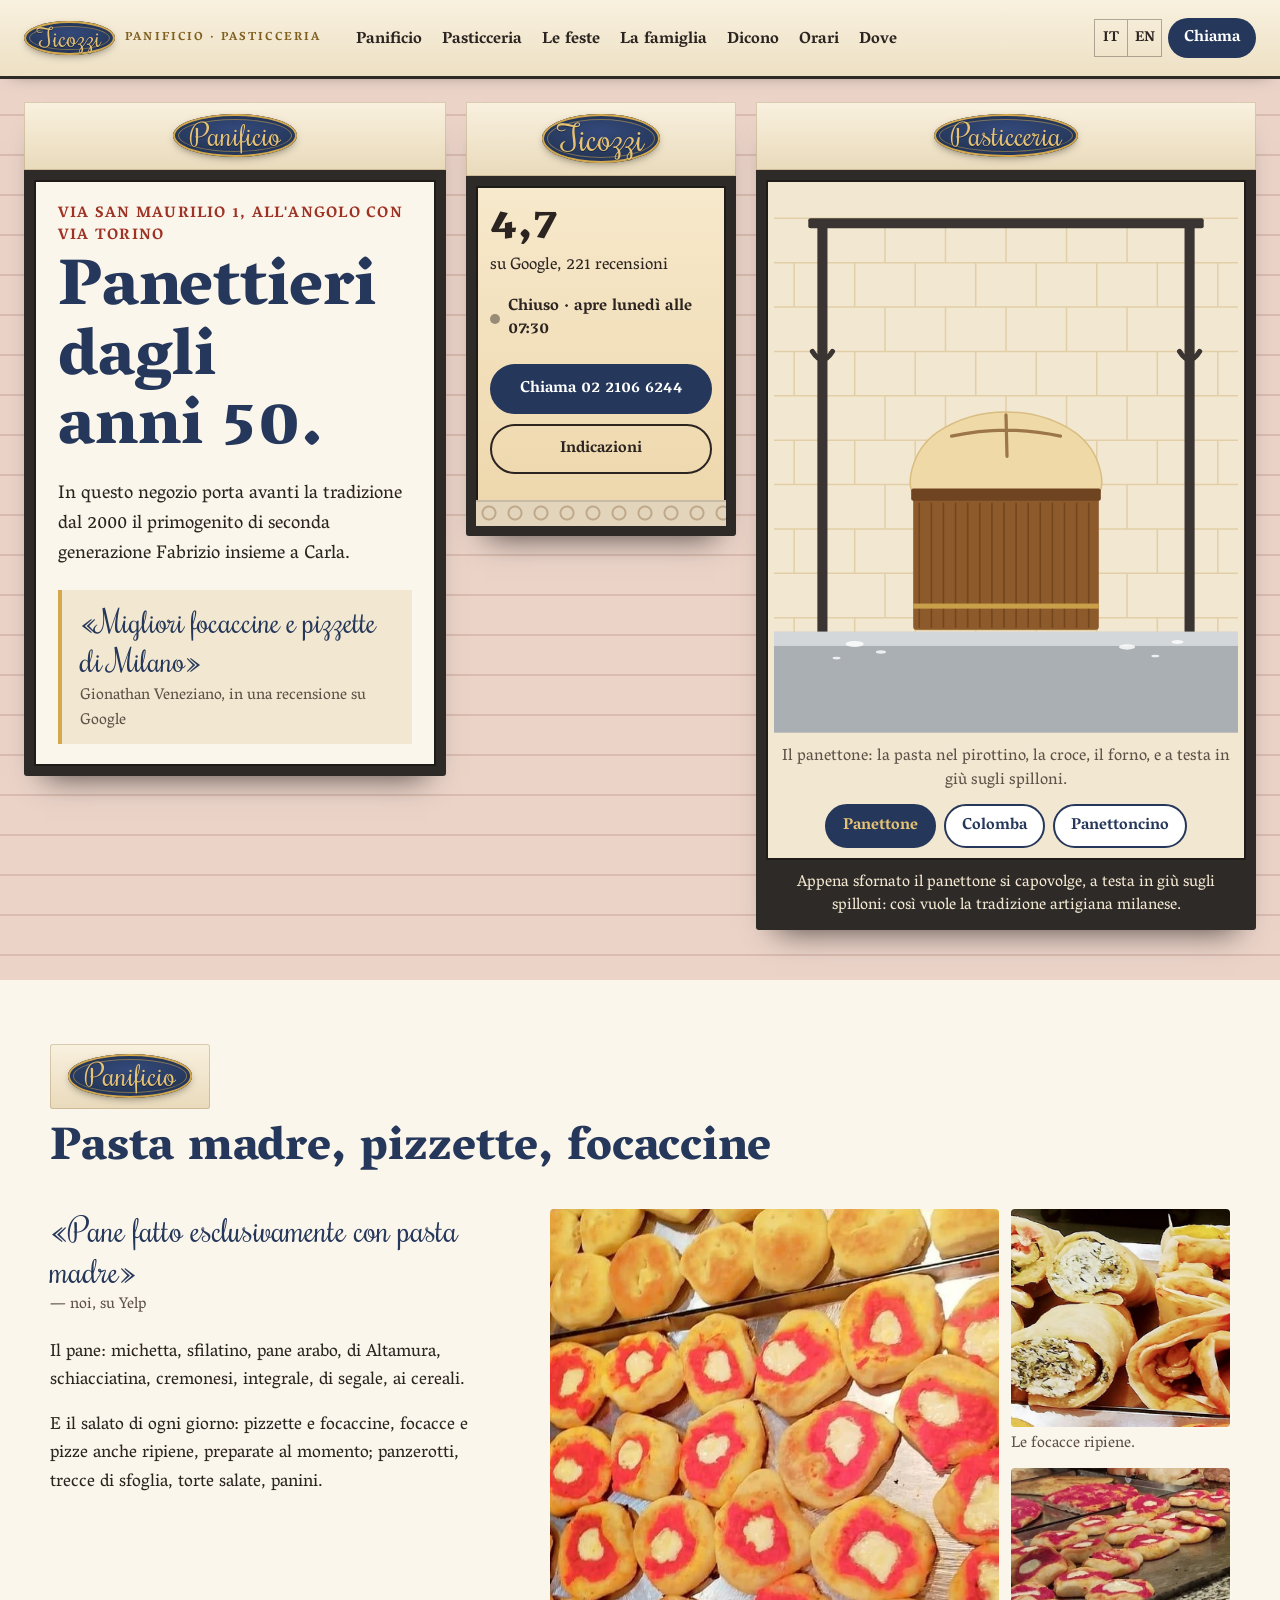
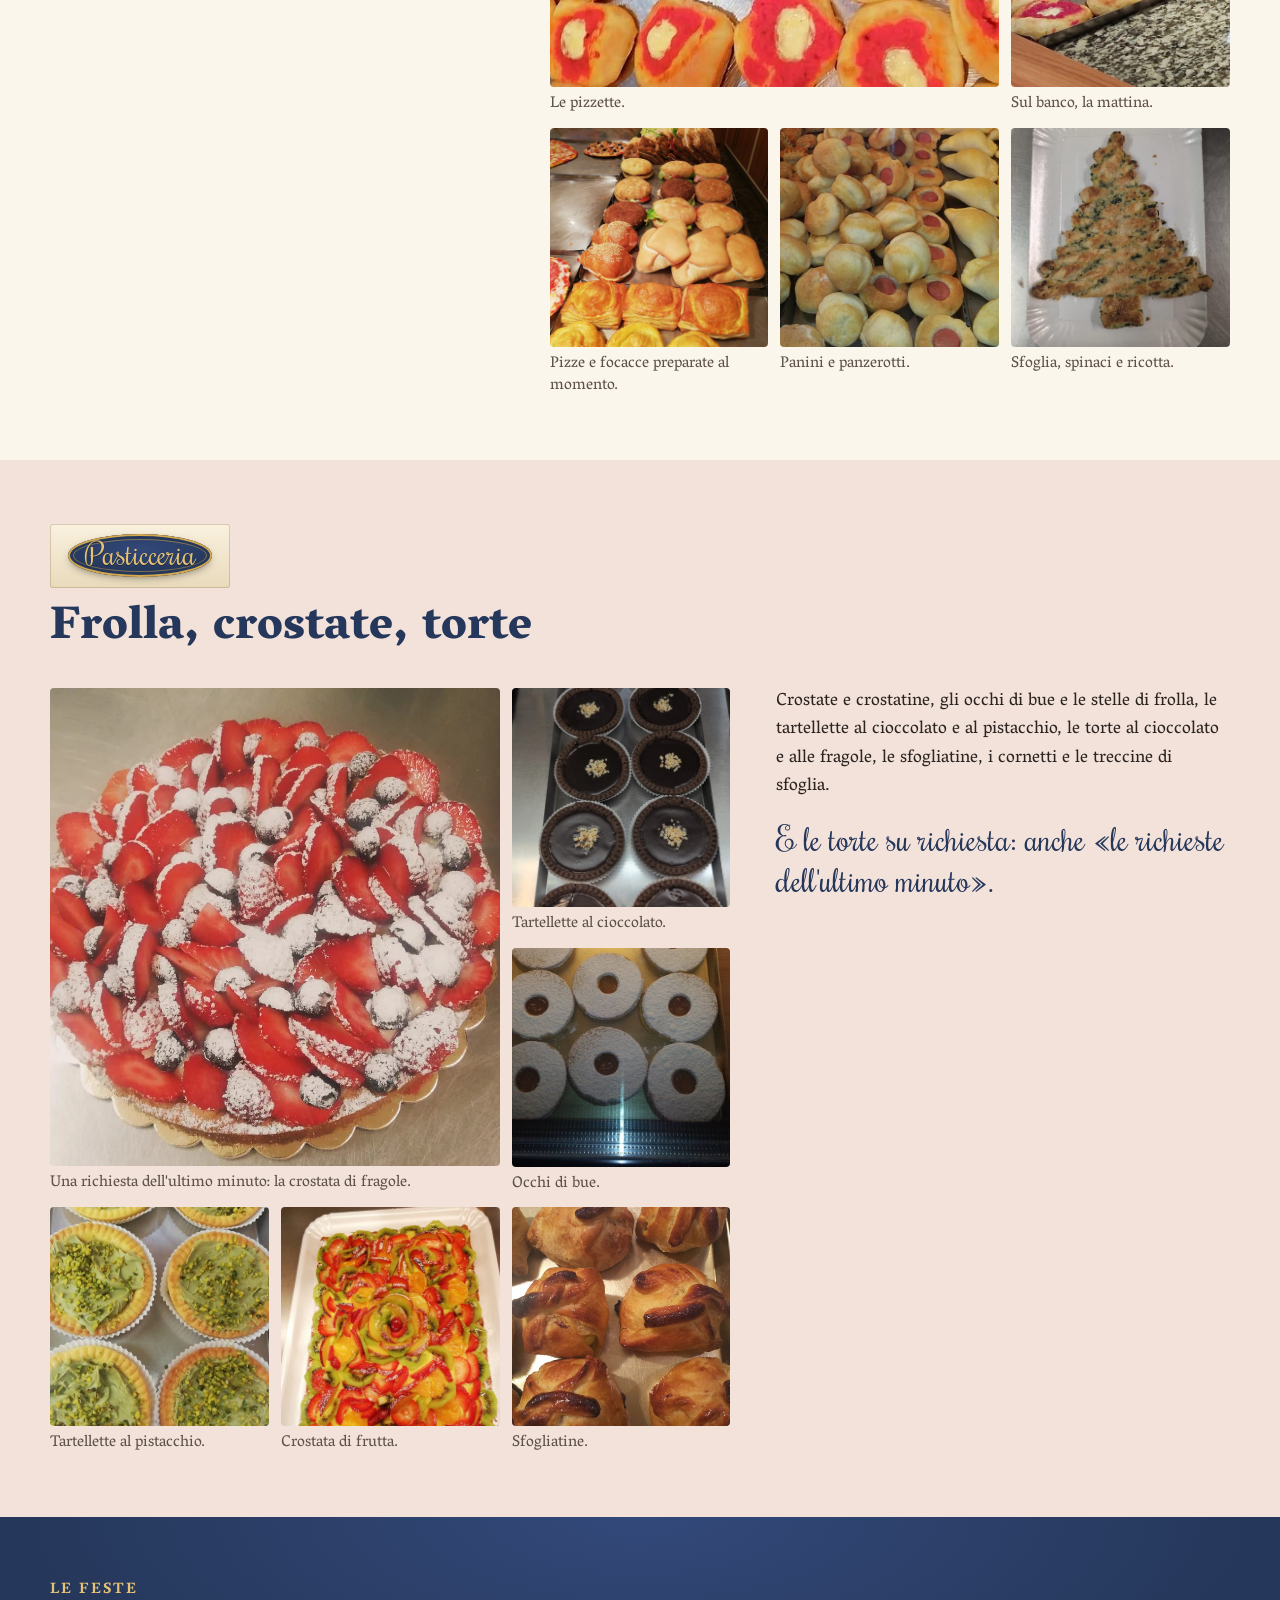
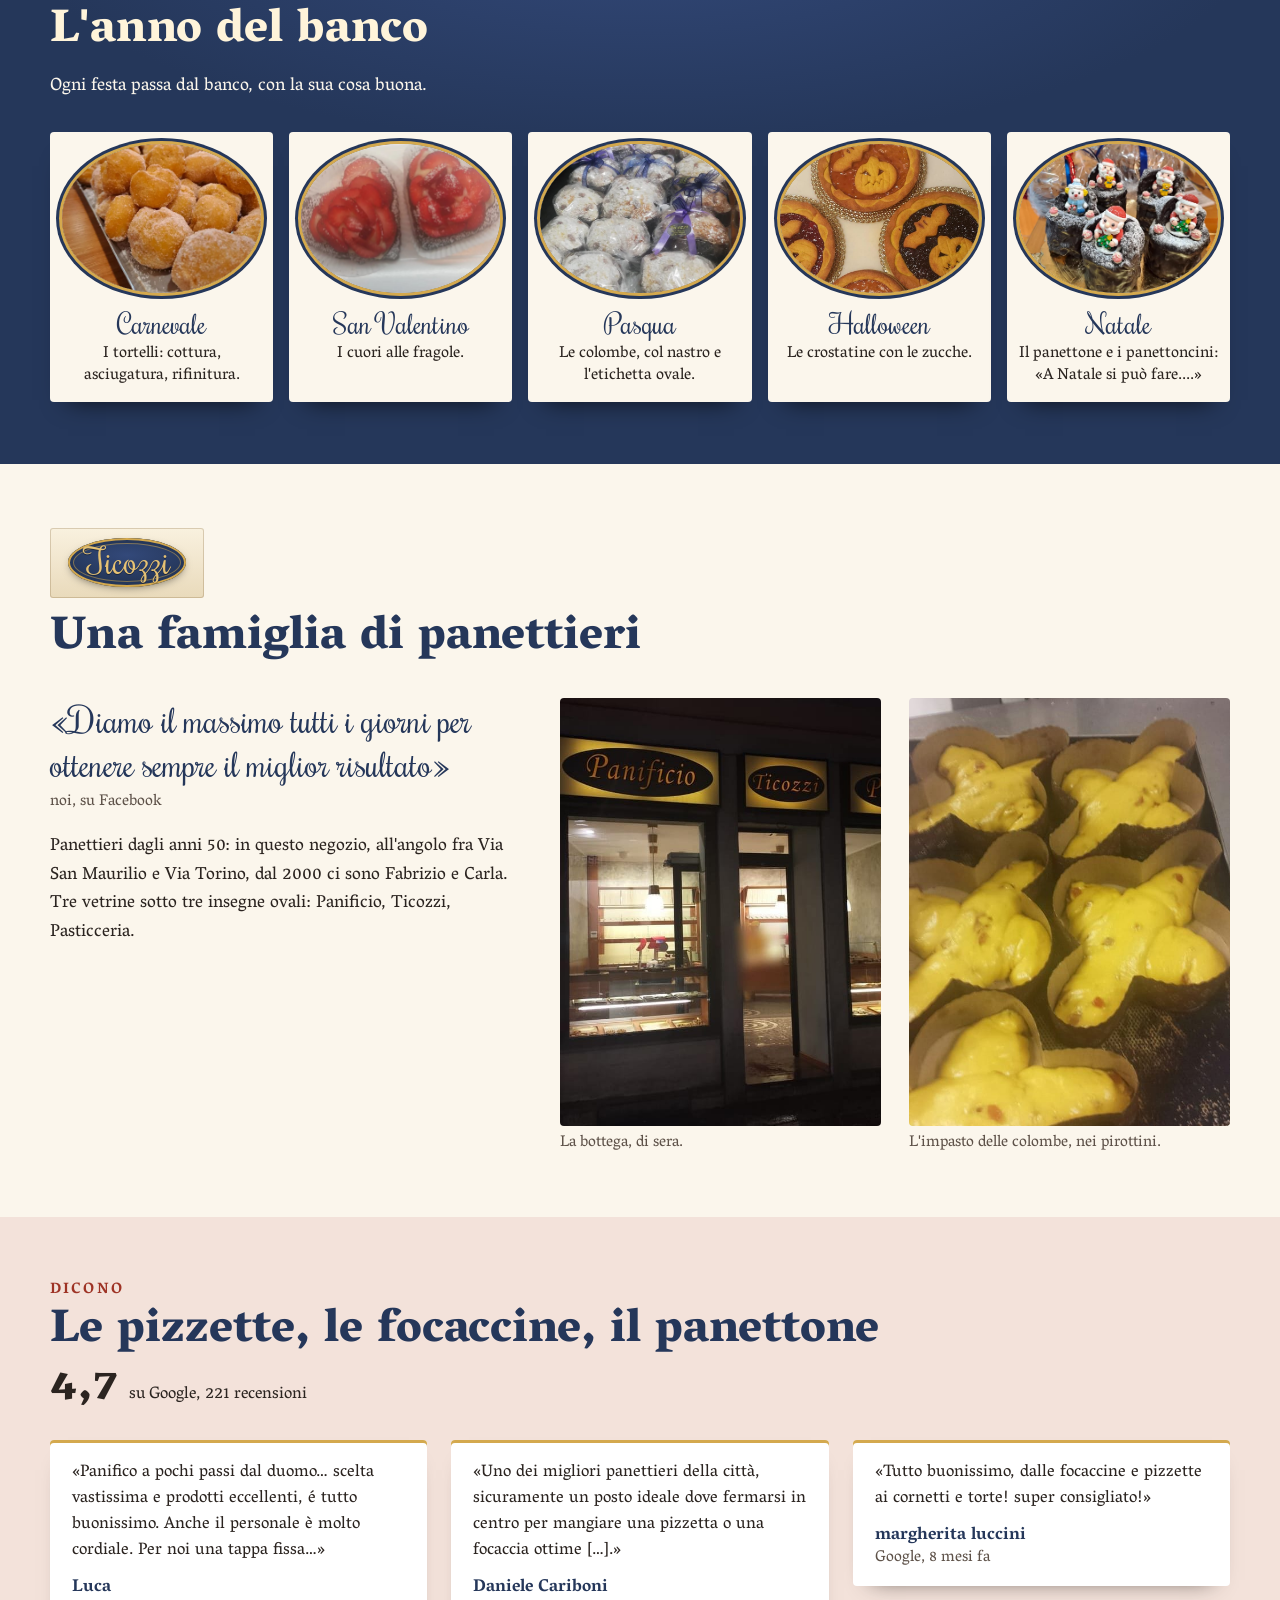
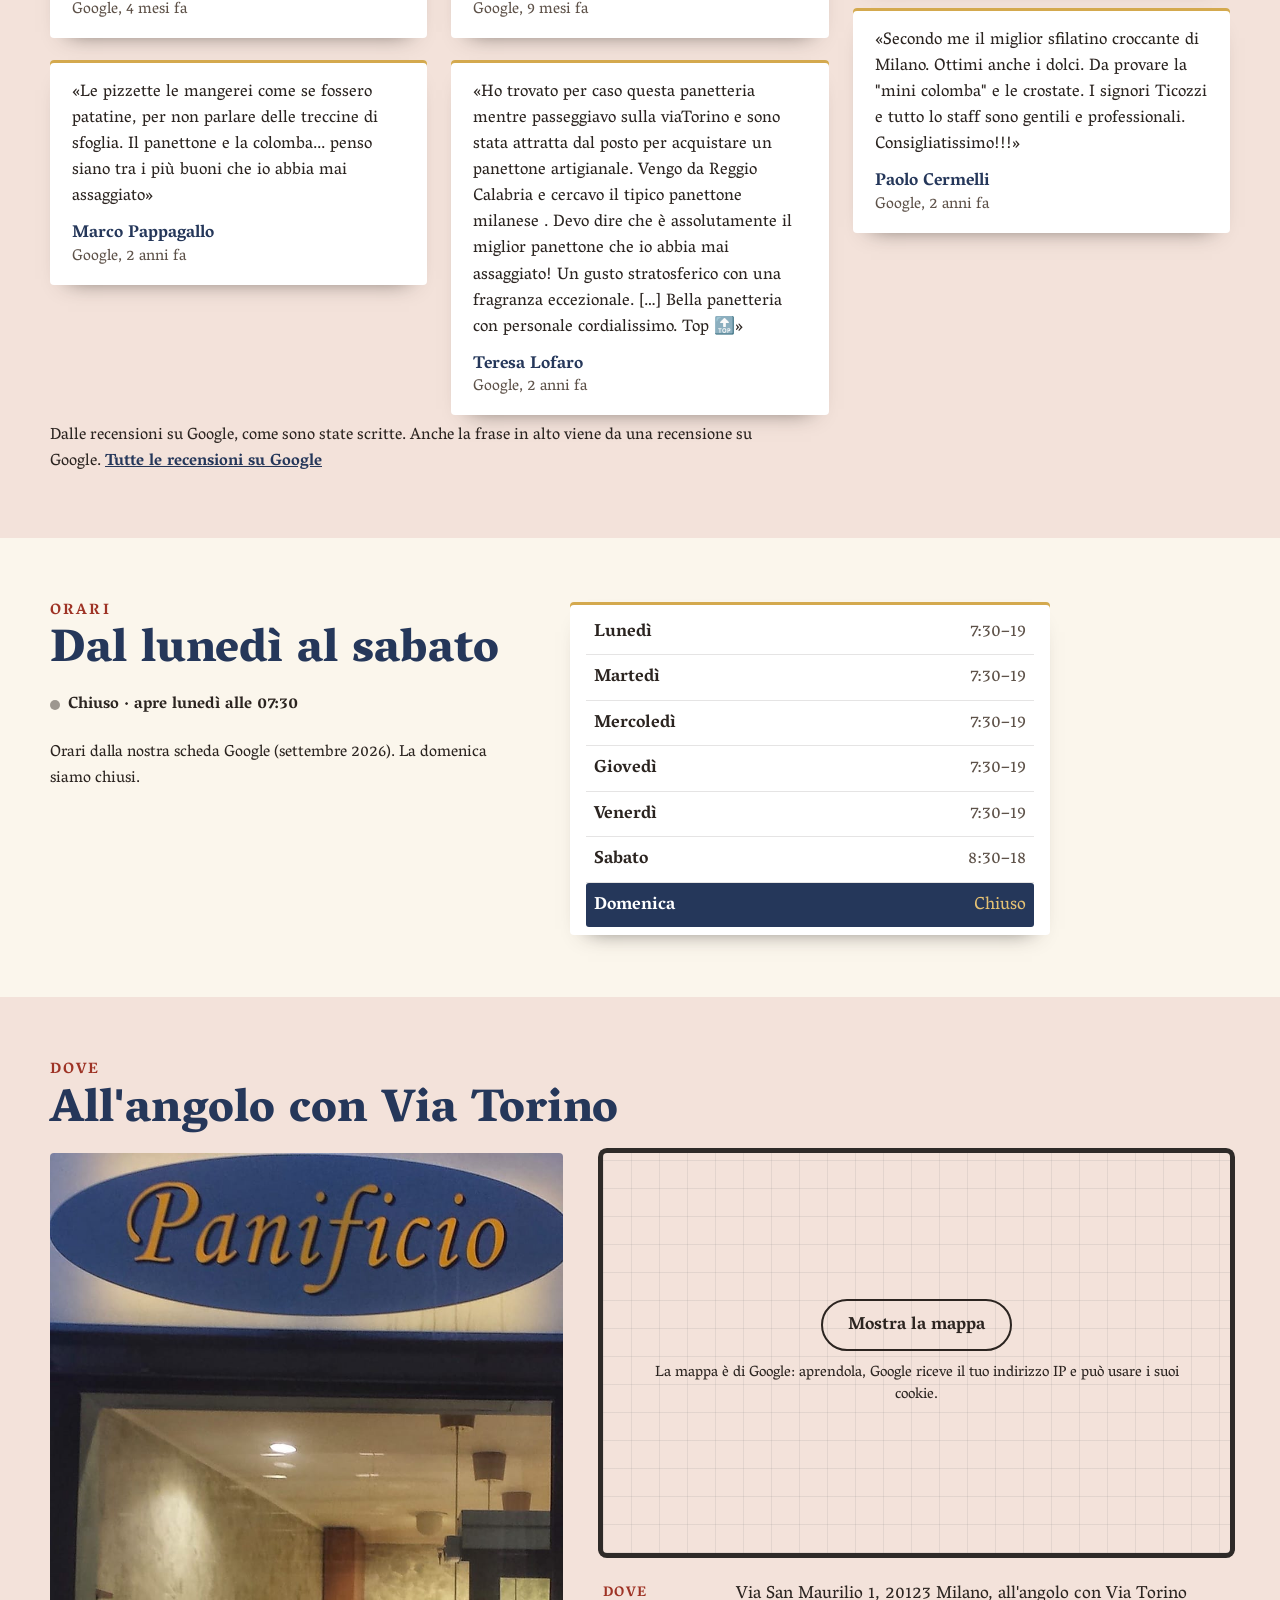
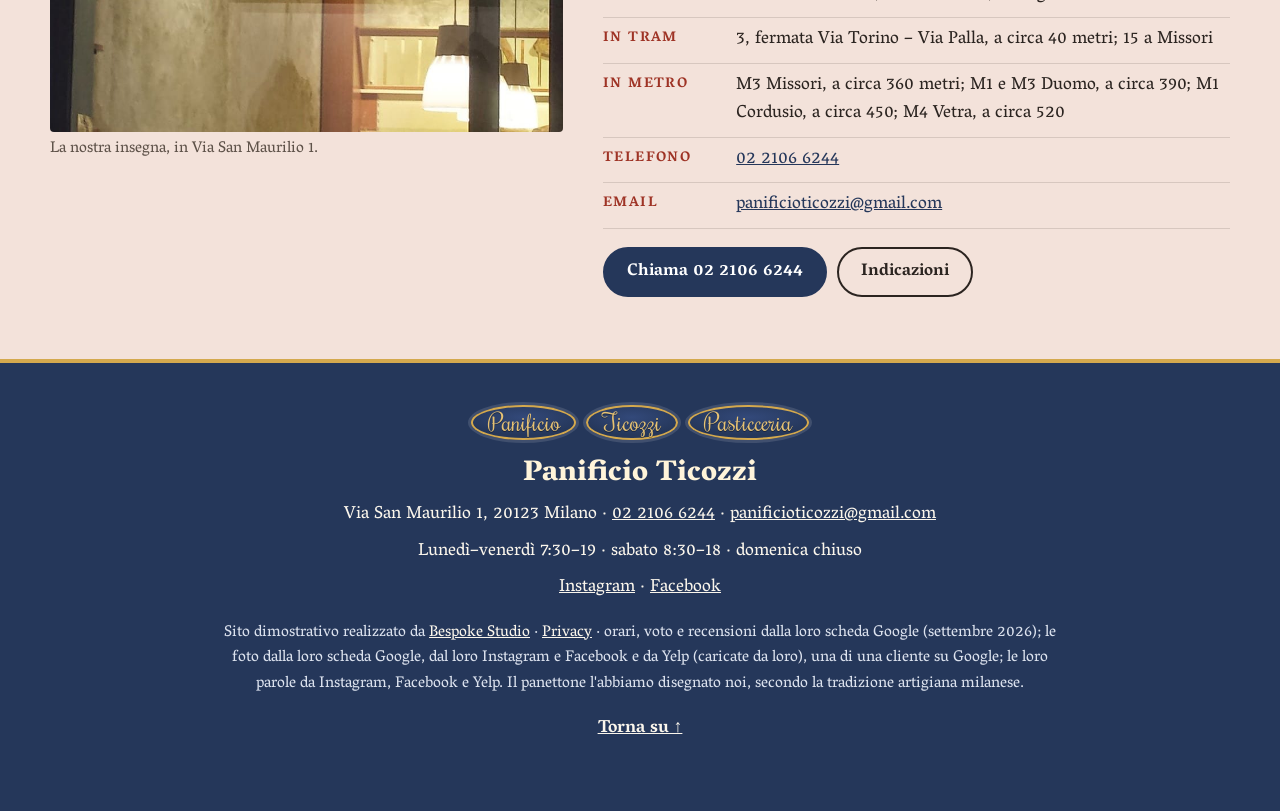
==== commit 5d9ed936: "Privacy e pulizia: caratteri sul sito, mappa al clic, informativa, noindex - caratteri copiati nel s" ====
--- a/index.html
+++ b/index.html
@@ -3,6 +3,7 @@
 <head>
 <meta charset="utf-8">
 <meta name="viewport" content="width=device-width, initial-scale=1">
+<meta name="robots" content="noindex">
 <script>(function(){var r=document.documentElement;r.classList.remove('no-js');
 /* la firma: finché main.js non parte c'è il pirottino vuoto; se il codice non arriva, dopo 2,5 s il panettone finito */
 try{if(!matchMedia('(prefers-reduced-motion: reduce)').matches){r.classList.add('firma-attesa');window.__attesaCapovolto=setTimeout(function(){r.classList.remove('firma-attesa')},2500)}}catch(e){}})()</script>
@@ -20,15 +21,57 @@
 <link rel="icon" href="img/favicon.svg" type="image/svg+xml">
 <link rel="icon" href="img/favicon-32.png" sizes="32x32" type="image/png">
 <link rel="apple-touch-icon" href="img/apple-touch-icon.png">
-<link rel="preconnect" href="https://fonts.googleapis.com">
-<link rel="preconnect" href="https://fonts.gstatic.com" crossorigin>
-<link href="https://fonts.googleapis.com/css2?family=Rochester&amp;family=Vesper+Libre:wght@400;500;700;900&amp;display=swap" rel="stylesheet">
+<link rel="stylesheet" href="fonts/fonts.css?v=1">
 <link rel="stylesheet" href="css/styles.css?v=1">
 <script src="https://cdn.jsdelivr.net/npm/gsap@3.12.5/dist/gsap.min.js" defer></script>
 <script src="https://cdn.jsdelivr.net/npm/gsap@3.12.5/dist/ScrollTrigger.min.js" defer></script>
 <script src="js/main.js?v=1" defer></script>
 <script type="application/ld+json">
-{"@context":"https://schema.org","@type":"Bakery","name":"Panificio Ticozzi","description":"Panificio e pasticceria in Via San Maurilio 1 a Milano, all'angolo con Via Torino: pane con la pasta madre, pizzette, focaccine, focacce, crostate e torte; tortelli, colombe e panettoni.","url":"https://rotenzark.github.io/panificio-ticozzi/","image":"https://rotenzark.github.io/panificio-ticozzi/img/og.jpg","telephone":"+39 02 2106 6244","email":"panificioticozzi@gmail.com","address":{"@type":"PostalAddress","streetAddress":"Via San Maurilio 1","postalCode":"20123","addressLocality":"Milano","addressRegion":"MI","addressCountry":"IT"},"geo":{"@type":"GeoCoordinates","latitude":45.4615574,"longitude":9.1851832},"openingHoursSpecification":[{"@type":"OpeningHoursSpecification","dayOfWeek":["Monday","Tuesday","Wednesday","Thursday","Friday"],"opens":"07:30","closes":"19:00"},{"@type":"OpeningHoursSpecification","dayOfWeek":["Saturday"],"opens":"08:30","closes":"18:00"}],"aggregateRating":{"@type":"AggregateRating","ratingValue":"4.7","reviewCount":"221","bestRating":"5"}}
+{
+  "@context": "https://schema.org",
+  "@type": "Bakery",
+  "name": "Panificio Ticozzi",
+  "description": "Panificio e pasticceria in Via San Maurilio 1 a Milano, all'angolo con Via Torino: pane con la pasta madre, pizzette, focaccine, focacce, crostate e torte; tortelli, colombe e panettoni.",
+  "url": "https://rotenzark.github.io/panificio-ticozzi/",
+  "image": "https://rotenzark.github.io/panificio-ticozzi/img/og.jpg",
+  "telephone": "+39 02 2106 6244",
+  "email": "panificioticozzi@gmail.com",
+  "address": {
+    "@type": "PostalAddress",
+    "streetAddress": "Via San Maurilio 1",
+    "postalCode": "20123",
+    "addressLocality": "Milano",
+    "addressRegion": "MI",
+    "addressCountry": "IT"
+  },
+  "geo": {
+    "@type": "GeoCoordinates",
+    "latitude": 45.4615574,
+    "longitude": 9.1851832
+  },
+  "openingHoursSpecification": [
+    {
+      "@type": "OpeningHoursSpecification",
+      "dayOfWeek": [
+        "Monday",
+        "Tuesday",
+        "Wednesday",
+        "Thursday",
+        "Friday"
+      ],
+      "opens": "07:30",
+      "closes": "19:00"
+    },
+    {
+      "@type": "OpeningHoursSpecification",
+      "dayOfWeek": [
+        "Saturday"
+      ],
+      "opens": "08:30",
+      "closes": "18:00"
+    }
+  ]
+}
 </script>
 </head>
 <body>
@@ -233,7 +276,7 @@
     </div>
     <div class="famiglia">
       <div class="famiglia__testo">
-        <blockquote class="motto"><p>«Diamo il massimo tutti i giorni per ottenere sempre il miglior risultato»</p><footer data-i18n="t2.chi">noi, su Facebook</footer></blockquote>
+        <blockquote class="motto"><p lang="it">«Diamo il massimo tutti i giorni per ottenere sempre il miglior risultato»</p><footer data-i18n="t2.chi">noi, su Facebook</footer></blockquote>
         <p data-i18n="t2.testo">Panettieri dagli anni 50: in questo negozio, all'angolo fra Via San Maurilio e Via Torino, dal 2000 ci sono Fabrizio e Carla. Tre vetrine sotto tre insegne ovali: Panificio, Ticozzi, Pasticceria.</p>
       </div>
       <figure class="famiglia__sera reveal"><button type="button" class="foto" data-full="img/bottega-sera.jpg" aria-label="Ingrandisci la foto" data-i18n-aria="m.ingrandisci"><img src="img/bottega-sera.jpg" width="562" height="750" alt="La bottega di sera con le insegne ovali «Panificio» e «Ticozzi» accese." data-i18n-alt="a.sera"></button><figcaption data-i18n="k.sera">La bottega, di sera.</figcaption></figure>
@@ -247,12 +290,12 @@
     <h2 id="diconoT" class="capitolo__titolo" data-i18n="d.titolo">Le pizzette, le focaccine, il panettone</h2>
     <p class="voto voto--sezione"><b class="voto__n">4,7</b> <span class="voto__su" data-i18n="d.google">su Google, 221 recensioni</span></p>
     <ul class="recensioni">
-      <li class="recensione reveal"><p class="recensione__testo">«Panifico a pochi passi dal duomo… scelta vastissima e prodotti eccellenti, é tutto buonissimo. Anche il personale è molto cordiale. Per noi una tappa fissa…»</p><p class="recensione__chi"><b>Luca</b> <span data-i18n="d.g4m">Google, 4 mesi fa</span></p></li>
-      <li class="recensione reveal"><p class="recensione__testo">«Le pizzette le mangerei come se fossero patatine, per non parlare delle treccine di sfoglia. Il panettone e la colomba... penso siano tra i più buoni che io abbia mai assaggiato»</p><p class="recensione__chi"><b>Marco Pappagallo</b> <span data-i18n="d.g2a">Google, 2 anni fa</span></p></li>
-      <li class="recensione reveal"><p class="recensione__testo">«Uno dei migliori panettieri della città, sicuramente un posto ideale dove fermarsi in centro per mangiare una pizzetta o una focaccia ottime […].»</p><p class="recensione__chi"><b>Daniele Cariboni</b> <span data-i18n="d.g9m">Google, 9 mesi fa</span></p></li>
-      <li class="recensione reveal"><p class="recensione__testo">«Ho trovato per caso questa panetteria mentre passeggiavo sulla viaTorino e sono stata attratta dal posto per acquistare un panettone artigianale. Vengo da Reggio Calabria e cercavo il tipico panettone milanese . Devo dire che è assolutamente il miglior panettone che io abbia mai assaggiato! Un gusto stratosferico con una fragranza eccezionale. […] Bella panetteria con personale cordialissimo. Top 🔝»</p><p class="recensione__chi"><b>Teresa Lofaro</b> <span data-i18n="d.g2a">Google, 2 anni fa</span></p></li>
+      <li class="recensione reveal"><p lang="it" class="recensione__testo">«Panifico a pochi passi dal duomo… scelta vastissima e prodotti eccellenti, é tutto buonissimo. Anche il personale è molto cordiale. Per noi una tappa fissa…»</p><p class="recensione__chi"><b>Luca</b> <span data-i18n="d.g4m">Google, 4 mesi fa</span></p></li>
+      <li class="recensione reveal"><p lang="it" class="recensione__testo">«Le pizzette le mangerei come se fossero patatine, per non parlare delle treccine di sfoglia. Il panettone e la colomba... penso siano tra i più buoni che io abbia mai assaggiato»</p><p class="recensione__chi"><b>Marco Pappagallo</b> <span data-i18n="d.g2a">Google, 2 anni fa</span></p></li>
+      <li class="recensione reveal"><p lang="it" class="recensione__testo">«Uno dei migliori panettieri della città, sicuramente un posto ideale dove fermarsi in centro per mangiare una pizzetta o una focaccia ottime […].»</p><p class="recensione__chi"><b>Daniele Cariboni</b> <span data-i18n="d.g9m">Google, 9 mesi fa</span></p></li>
+      <li class="recensione reveal"><p lang="it" class="recensione__testo">«Ho trovato per caso questa panetteria mentre passeggiavo sulla viaTorino e sono stata attratta dal posto per acquistare un panettone artigianale. Vengo da Reggio Calabria e cercavo il tipico panettone milanese . Devo dire che è assolutamente il miglior panettone che io abbia mai assaggiato! Un gusto stratosferico con una fragranza eccezionale. […] Bella panetteria con personale cordialissimo. Top 🔝»</p><p class="recensione__chi"><b>Teresa Lofaro</b> <span data-i18n="d.g2a">Google, 2 anni fa</span></p></li>
       <li class="recensione reveal"><p class="recensione__testo">«Tutto buonissimo, dalle focaccine e pizzette ai cornetti e torte! super consigliato!»</p><p class="recensione__chi"><b>margherita luccini</b> <span data-i18n="d.g8m">Google, 8 mesi fa</span></p></li>
-      <li class="recensione reveal"><p class="recensione__testo">«Secondo me il miglior sfilatino croccante di Milano. Ottimi anche i dolci. Da provare la "mini colomba" e le crostate. I signori Ticozzi e tutto lo staff sono gentili e professionali. Consigliatissimo!!!»</p><p class="recensione__chi"><b>Paolo Cermelli</b> <span data-i18n="d.g2a">Google, 2 anni fa</span></p></li>
+      <li class="recensione reveal"><p lang="it" class="recensione__testo">«Secondo me il miglior sfilatino croccante di Milano. Ottimi anche i dolci. Da provare la "mini colomba" e le crostate. I signori Ticozzi e tutto lo staff sono gentili e professionali. Consigliatissimo!!!»</p><p class="recensione__chi"><b>Paolo Cermelli</b> <span data-i18n="d.g2a">Google, 2 anni fa</span></p></li>
     </ul>
     <p class="dicono__nota"><span data-i18n="d.nota">Dalle recensioni su Google, come sono state scritte. Anche la frase in alto viene da una recensione su Google.</span> <a href="https://www.google.com/maps/search/?api=1&amp;query=Panificio+Ticozzi%2C+Via+San+Maurilio+1%2C+20123+Milano" target="_blank" rel="noopener" data-i18n="d.tutte">Tutte le recensioni su Google</a></p>
   </section>
@@ -286,7 +329,7 @@
       <figure class="dove__porta reveal"><button type="button" class="foto" data-full="img/porta.jpg" aria-label="Ingrandisci la foto" data-i18n-aria="m.ingrandisci"><img src="img/porta.jpg" width="900" height="1016" alt="L'insegna ovale «Panificio» sopra la vetrina, con la bottega accesa." data-i18n-alt="a.porta"></button><figcaption data-i18n="k.porta">La nostra insegna, in Via San Maurilio 1.</figcaption></figure>
       <div class="dove__resto">
         <div class="cartina reveal">
-          <iframe title="Mappa: Panificio Ticozzi, Via San Maurilio 1, Milano" data-i18n-title="w.mappa" src="https://maps.google.com/maps?q=Panificio%20Ticozzi%2C%20Via%20San%20Maurilio%201%2C%2020123%20Milano&amp;z=16&amp;output=embed" width="600" height="400" loading="lazy" referrerpolicy="no-referrer-when-downgrade"></iframe>
+          <div class="mappa-clic" data-mappa-clic style="--mappa-h: 400px"><template><iframe title="Mappa: Panificio Ticozzi, Via San Maurilio 1, Milano" data-i18n-title="w.mappa" src="https://maps.google.com/maps?q=Panificio%20Ticozzi%2C%20Via%20San%20Maurilio%201%2C%2020123%20Milano&amp;z=16&amp;output=embed" width="600" height="400" loading="lazy" referrerpolicy="no-referrer-when-downgrade"></iframe></template><div class="mappa-clic__velo"><a class="mappa-clic__btn" href="https://www.google.com/maps/dir/?api=1&amp;destination=Panificio+Ticozzi%2C+Via+San+Maurilio+1%2C+20123+Milano" target="_blank" rel="noopener">Mostra la mappa</a><p class="mappa-clic__nota">La mappa è di Google: aprendola, Google riceve il tuo indirizzo IP e può usare i suoi cookie.</p></div></div>
         </div>
         <dl class="indirizzo">
           <div><dt data-i18n="w.dove">Dove</dt><dd data-i18n="w.dovev">Via San Maurilio 1, 20123 Milano, all'angolo con Via Torino</dd></div>
@@ -309,7 +352,7 @@
     <p class="piede__dove">Via San Maurilio 1, 20123 Milano · <a href="tel:+390221066244" class="intero">02 2106 6244</a> · <a href="mailto:panificioticozzi@gmail.com">panificioticozzi@gmail.com</a></p>
     <p class="piede__orario" data-i18n="f2.orario">Lunedì–venerdì 7:30–19 · sabato 8:30–18 · domenica chiuso</p>
     <p class="piede__social"><a href="https://www.instagram.com/ticopanificio/" target="_blank" rel="noopener">Instagram</a> · <a href="https://www.facebook.com/people/Ticozzi-panificio/100054284959765/" target="_blank" rel="noopener">Facebook</a></p>
-    <p class="piede__cred" data-i18n="f2.cred">Sito dimostrativo realizzato da <a href="https://bespokestud.io" rel="noopener">Bespoke Studio</a> · orari, voto e recensioni dalla loro scheda Google (settembre 2026); le foto dalla loro scheda Google, dal loro Instagram e Facebook e da Yelp (caricate da loro), una di una cliente su Google; le loro parole da Instagram, Facebook e Yelp. Il panettone l'abbiamo disegnato noi, secondo la tradizione artigiana milanese.</p>
+    <p class="piede__cred" data-i18n="f2.cred">Sito dimostrativo realizzato da <a href="https://bespokestud.io" rel="noopener">Bespoke Studio</a> · <a href="privacy.html">Privacy</a> · orari, voto e recensioni dalla loro scheda Google (settembre 2026); le foto dalla loro scheda Google, dal loro Instagram e Facebook e da Yelp (caricate da loro), una di una cliente su Google; le loro parole da Instagram, Facebook e Yelp. Il panettone l'abbiamo disegnato noi, secondo la tradizione artigiana milanese.</p>
     <p><a class="piede__su" href="#inizio" data-i18n="f2.su">Torna su ↑</a></p>
   </div>
 </footer>
@@ -324,5 +367,6 @@
   <img id="lightboxImg" src="" alt="">
 </div>
 
+<script src="js/mappa-clic.js?v=1" defer></script>
 </body>
 </html>
--- a/fonts/fonts.css
+++ b/fonts/fonts.css
@@ -0,0 +1,118 @@
+/* Caratteri ospitati sul sito: nessuna richiesta a Google Fonts o Fontshare (giro privacy 1/10/2026). Licenze in LICENSE.txt. */
+/* latin */
+@font-face {
+  font-family: 'Rochester';
+  font-style: normal;
+  font-weight: 400;
+  font-display: swap;
+  src: url(rochester-v24-6ae-4KCqVa4Zy6Fif-UC2FHX.woff2) format('woff2');
+  unicode-range: U+0000-00FF, U+0131, U+0152-0153, U+02BB-02BC, U+02C6, U+02DA, U+02DC, U+0304, U+0308, U+0329, U+2000-206F, U+20AC, U+2122, U+2191, U+2193, U+2212, U+2215, U+FEFF, U+FFFD;
+}
+/* devanagari */
+@font-face {
+  font-family: 'Vesper Libre';
+  font-style: normal;
+  font-weight: 400;
+  font-display: swap;
+  src: url(vesperlibre-v21-bx6CNxyWnf-uxPdXDHUD_RdICUWM6qI.woff2) format('woff2');
+  unicode-range: U+0900-097F, U+1CD0-1CF9, U+200C-200D, U+20A8, U+20B9, U+20F0, U+25CC, U+A830-A839, U+A8E0-A8FF, U+11B00-11B09;
+}
+/* latin-ext */
+@font-face {
+  font-family: 'Vesper Libre';
+  font-style: normal;
+  font-weight: 400;
+  font-display: swap;
+  src: url(vesperlibre-v21-bx6CNxyWnf-uxPdXDHUD_RdIBkWM6qI.woff2) format('woff2');
+  unicode-range: U+0100-02BA, U+02BD-02C5, U+02C7-02CC, U+02CE-02D7, U+02DD-02FF, U+0304, U+0308, U+0329, U+1D00-1DBF, U+1E00-1E9F, U+1EF2-1EFF, U+2020, U+20A0-20AB, U+20AD-20C0, U+2113, U+2C60-2C7F, U+A720-A7FF;
+}
+/* latin */
+@font-face {
+  font-family: 'Vesper Libre';
+  font-style: normal;
+  font-weight: 400;
+  font-display: swap;
+  src: url(vesperlibre-v21-bx6CNxyWnf-uxPdXDHUD_RdICEWM.woff2) format('woff2');
+  unicode-range: U+0000-00FF, U+0131, U+0152-0153, U+02BB-02BC, U+02C6, U+02DA, U+02DC, U+0304, U+0308, U+0329, U+2000-206F, U+20AC, U+2122, U+2191, U+2193, U+2212, U+2215, U+FEFF, U+FFFD;
+}
+/* devanagari */
+@font-face {
+  font-family: 'Vesper Libre';
+  font-style: normal;
+  font-weight: 500;
+  font-display: swap;
+  src: url(vesperlibre-v21-bx6dNxyWnf-uxPdXDHUD_RdA-2aZ1IMLbKs.woff2) format('woff2');
+  unicode-range: U+0900-097F, U+1CD0-1CF9, U+200C-200D, U+20A8, U+20B9, U+20F0, U+25CC, U+A830-A839, U+A8E0-A8FF, U+11B00-11B09;
+}
+/* latin-ext */
+@font-face {
+  font-family: 'Vesper Libre';
+  font-style: normal;
+  font-weight: 500;
+  font-display: swap;
+  src: url(vesperlibre-v21-bx6dNxyWnf-uxPdXDHUD_RdA-2aZ24MLbKs.woff2) format('woff2');
+  unicode-range: U+0100-02BA, U+02BD-02C5, U+02C7-02CC, U+02CE-02D7, U+02DD-02FF, U+0304, U+0308, U+0329, U+1D00-1DBF, U+1E00-1E9F, U+1EF2-1EFF, U+2020, U+20A0-20AB, U+20AD-20C0, U+2113, U+2C60-2C7F, U+A720-A7FF;
+}
+/* latin */
+@font-face {
+  font-family: 'Vesper Libre';
+  font-style: normal;
+  font-weight: 500;
+  font-display: swap;
+  src: url(vesperlibre-v21-bx6dNxyWnf-uxPdXDHUD_RdA-2aZ1YML.woff2) format('woff2');
+  unicode-range: U+0000-00FF, U+0131, U+0152-0153, U+02BB-02BC, U+02C6, U+02DA, U+02DC, U+0304, U+0308, U+0329, U+2000-206F, U+20AC, U+2122, U+2191, U+2193, U+2212, U+2215, U+FEFF, U+FFFD;
+}
+/* devanagari */
+@font-face {
+  font-family: 'Vesper Libre';
+  font-style: normal;
+  font-weight: 700;
+  font-display: swap;
+  src: url(vesperlibre-v21-bx6dNxyWnf-uxPdXDHUD_RdAs2CZ1IMLbKs.woff2) format('woff2');
+  unicode-range: U+0900-097F, U+1CD0-1CF9, U+200C-200D, U+20A8, U+20B9, U+20F0, U+25CC, U+A830-A839, U+A8E0-A8FF, U+11B00-11B09;
+}
+/* latin-ext */
+@font-face {
+  font-family: 'Vesper Libre';
+  font-style: normal;
+  font-weight: 700;
+  font-display: swap;
+  src: url(vesperlibre-v21-bx6dNxyWnf-uxPdXDHUD_RdAs2CZ24MLbKs.woff2) format('woff2');
+  unicode-range: U+0100-02BA, U+02BD-02C5, U+02C7-02CC, U+02CE-02D7, U+02DD-02FF, U+0304, U+0308, U+0329, U+1D00-1DBF, U+1E00-1E9F, U+1EF2-1EFF, U+2020, U+20A0-20AB, U+20AD-20C0, U+2113, U+2C60-2C7F, U+A720-A7FF;
+}
+/* latin */
+@font-face {
+  font-family: 'Vesper Libre';
+  font-style: normal;
+  font-weight: 700;
+  font-display: swap;
+  src: url(vesperlibre-v21-bx6dNxyWnf-uxPdXDHUD_RdAs2CZ1YML.woff2) format('woff2');
+  unicode-range: U+0000-00FF, U+0131, U+0152-0153, U+02BB-02BC, U+02C6, U+02DA, U+02DC, U+0304, U+0308, U+0329, U+2000-206F, U+20AC, U+2122, U+2191, U+2193, U+2212, U+2215, U+FEFF, U+FFFD;
+}
+/* devanagari */
+@font-face {
+  font-family: 'Vesper Libre';
+  font-style: normal;
+  font-weight: 900;
+  font-display: swap;
+  src: url(vesperlibre-v21-bx6dNxyWnf-uxPdXDHUD_RdAi2KZ1IMLbKs.woff2) format('woff2');
+  unicode-range: U+0900-097F, U+1CD0-1CF9, U+200C-200D, U+20A8, U+20B9, U+20F0, U+25CC, U+A830-A839, U+A8E0-A8FF, U+11B00-11B09;
+}
+/* latin-ext */
+@font-face {
+  font-family: 'Vesper Libre';
+  font-style: normal;
+  font-weight: 900;
+  font-display: swap;
+  src: url(vesperlibre-v21-bx6dNxyWnf-uxPdXDHUD_RdAi2KZ24MLbKs.woff2) format('woff2');
+  unicode-range: U+0100-02BA, U+02BD-02C5, U+02C7-02CC, U+02CE-02D7, U+02DD-02FF, U+0304, U+0308, U+0329, U+1D00-1DBF, U+1E00-1E9F, U+1EF2-1EFF, U+2020, U+20A0-20AB, U+20AD-20C0, U+2113, U+2C60-2C7F, U+A720-A7FF;
+}
+/* latin */
+@font-face {
+  font-family: 'Vesper Libre';
+  font-style: normal;
+  font-weight: 900;
+  font-display: swap;
+  src: url(vesperlibre-v21-bx6dNxyWnf-uxPdXDHUD_RdAi2KZ1YML.woff2) format('woff2');
+  unicode-range: U+0000-00FF, U+0131, U+0152-0153, U+02BB-02BC, U+02C6, U+02DA, U+02DC, U+0304, U+0308, U+0329, U+2000-206F, U+20AC, U+2122, U+2191, U+2193, U+2212, U+2215, U+FEFF, U+FFFD;
+}
--- a/css/styles.css
+++ b/css/styles.css
@@ -305,3 +305,12 @@
 .firma-attesa .segno[data-m="0"] { width: 0px; }
 .firma-attesa .nastro[data-m="0"] { transform: translate(300px, 0px) scale(0, 1) translate(-300px, 0px); }
 /*/CAPOVOLTO*/
+
+/*MAPPACLIC*/
+/* la mappa Google si carica solo al clic (giro privacy 1/10/2026) */
+.mappa-clic { display: flex; align-items: center; justify-content: center; width: 100%; height: 100%; min-height: var(--mappa-h, 320px); box-sizing: border-box; padding: 24px; text-align: center; background: repeating-linear-gradient(0deg, rgba(127, 127, 127, 0.14) 0 1px, transparent 1px 28px), repeating-linear-gradient(90deg, rgba(127, 127, 127, 0.14) 0 1px, transparent 1px 28px); }
+.mappa-clic__velo { display: flex; flex-direction: column; align-items: center; gap: 12px; max-width: 32em; }
+.mappa-clic__btn { display: inline-block; padding: 0.75em 1.4em; border: 2px solid currentColor; border-radius: 999px; color: inherit; font: inherit; font-weight: 600; line-height: 1.2; text-decoration: none; background: transparent; cursor: pointer; }
+.mappa-clic__btn:hover, .mappa-clic__btn:focus-visible { text-decoration: underline; }
+.mappa-clic__nota { margin: 0; font-size: 0.85em; line-height: 1.45; }
+/*/MAPPACLIC*/
